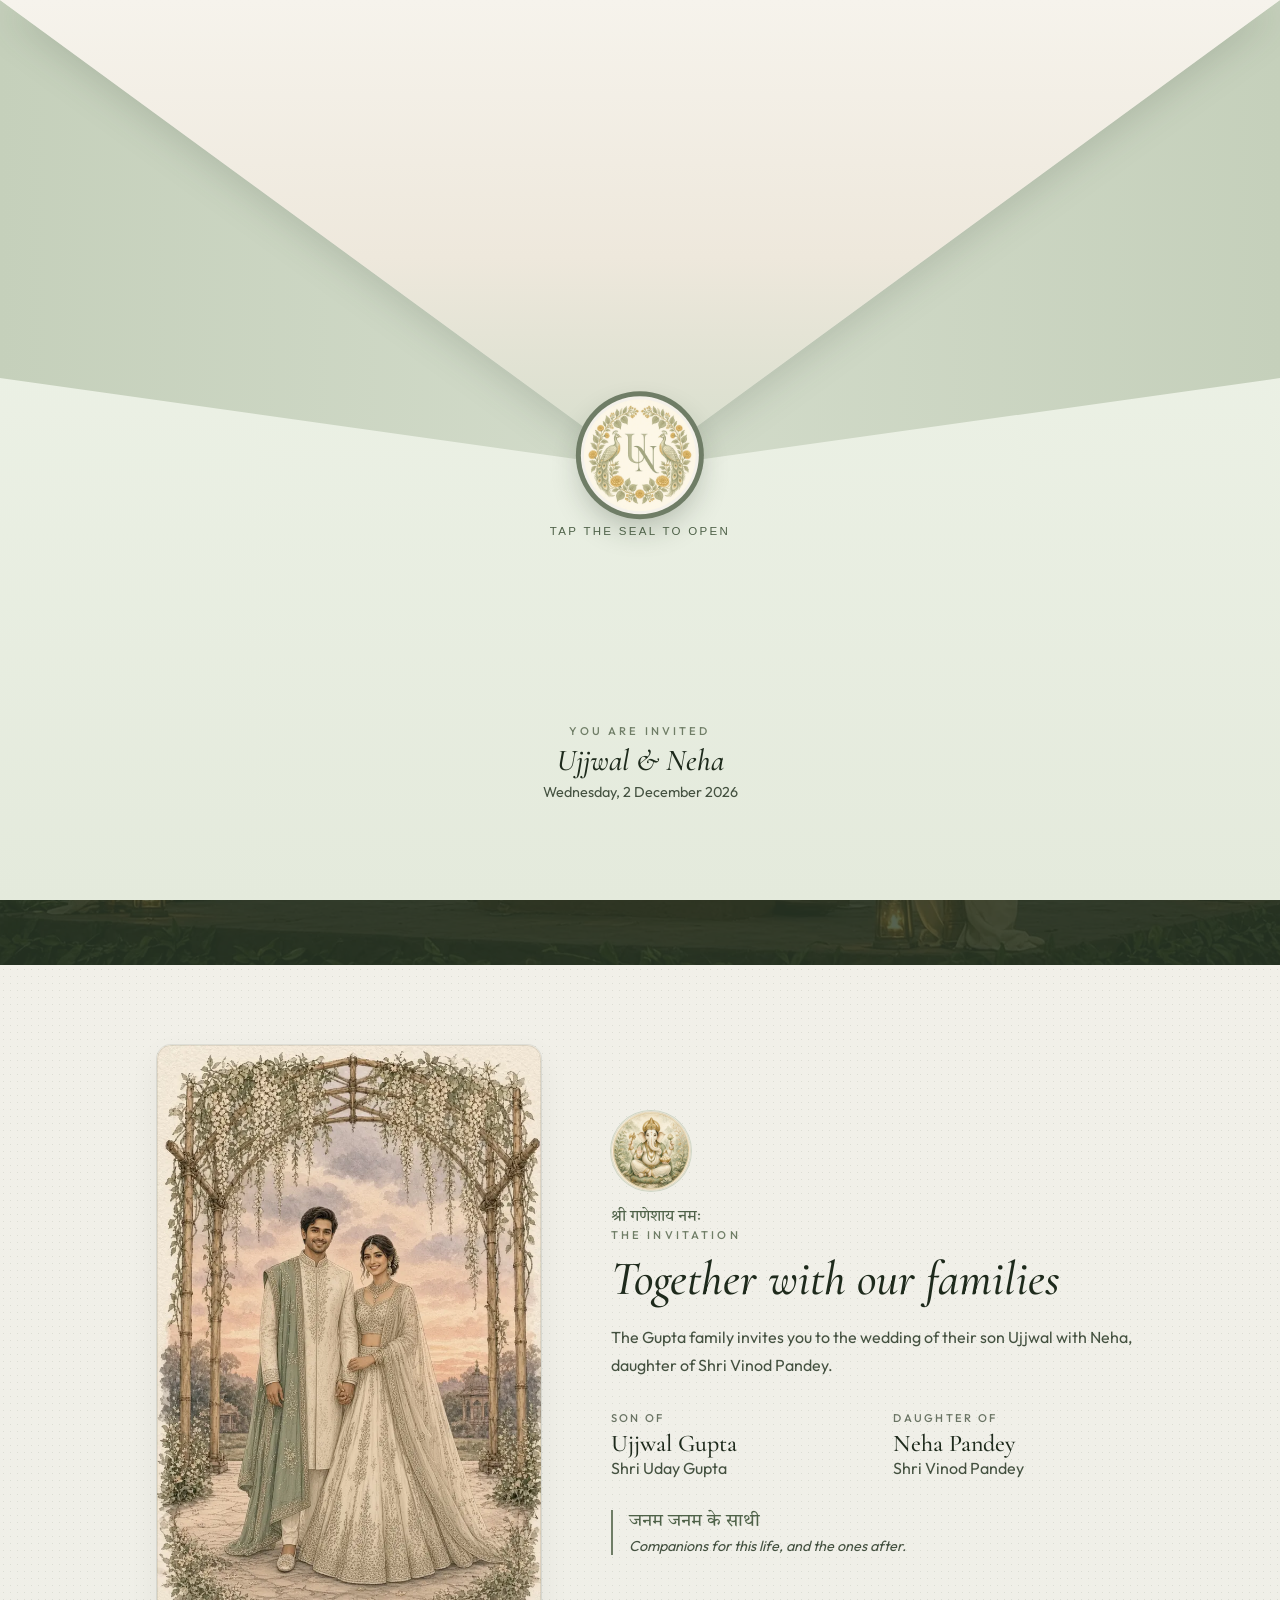
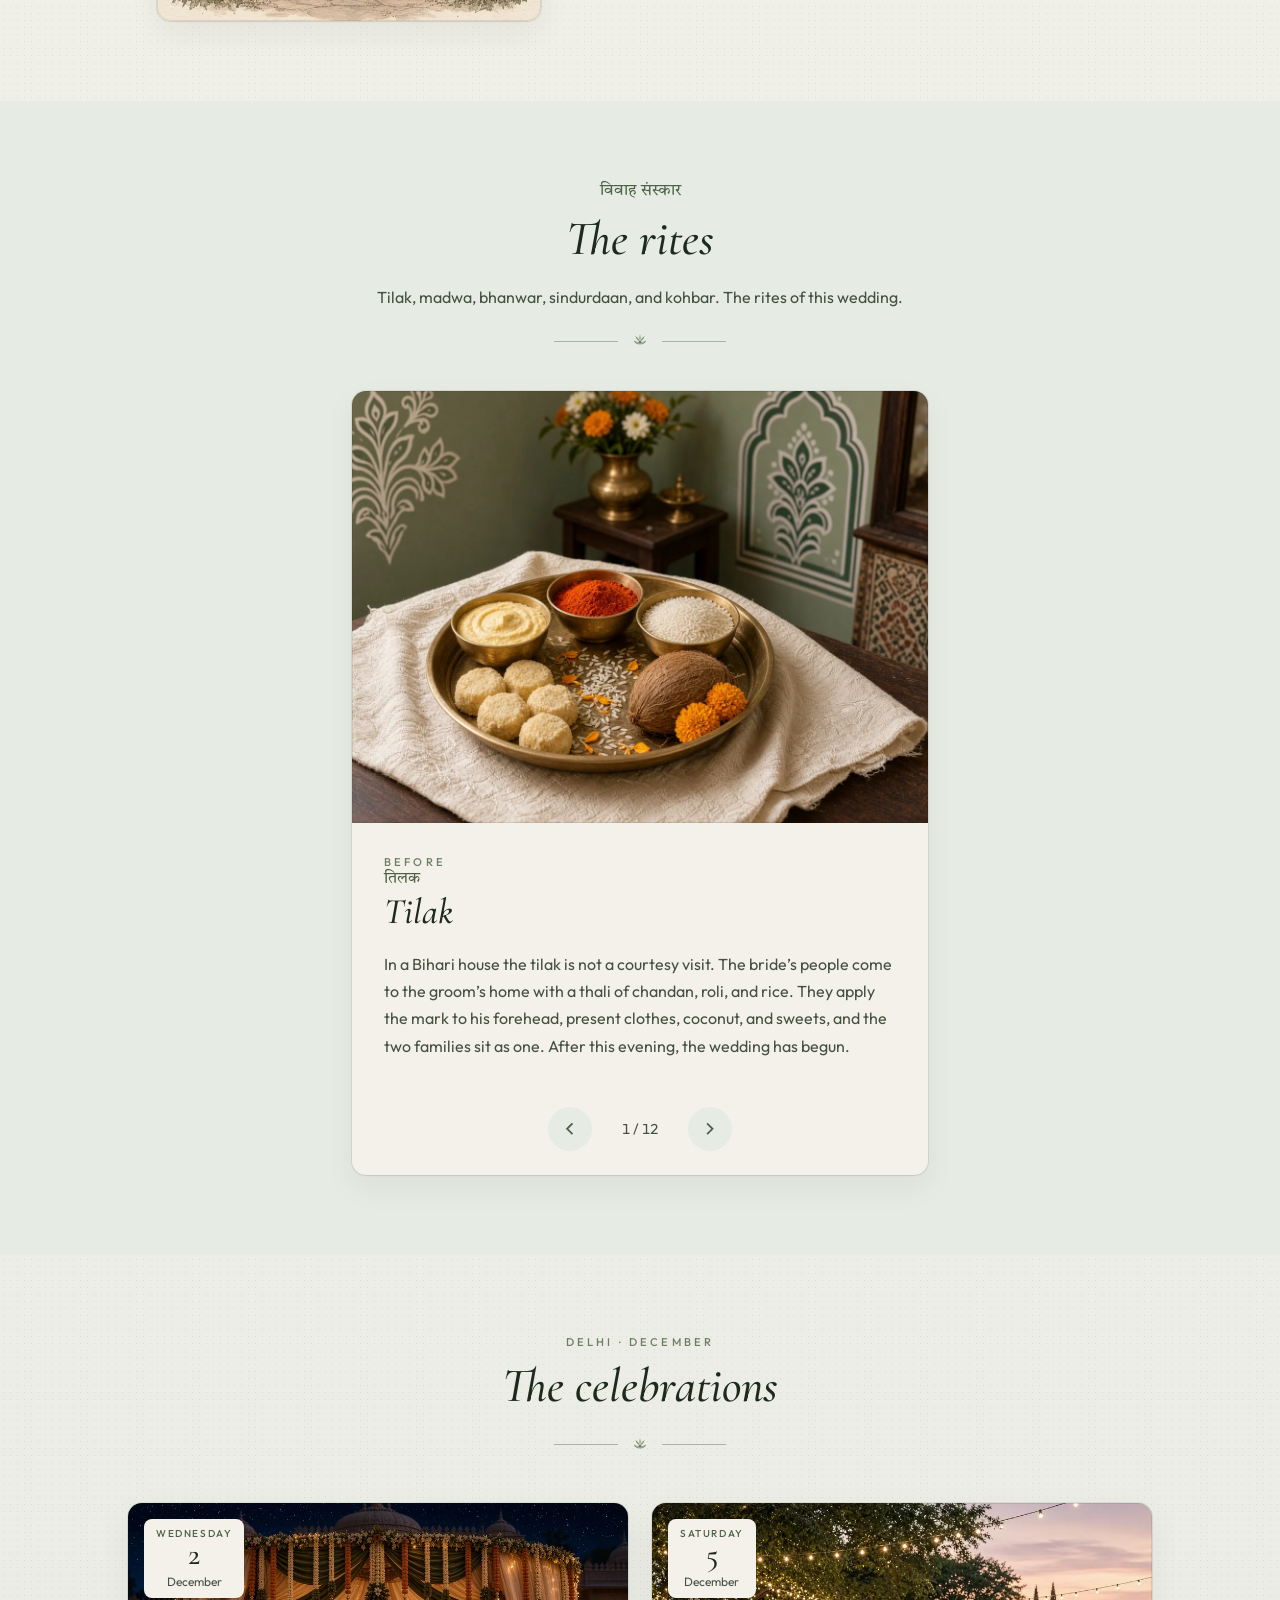
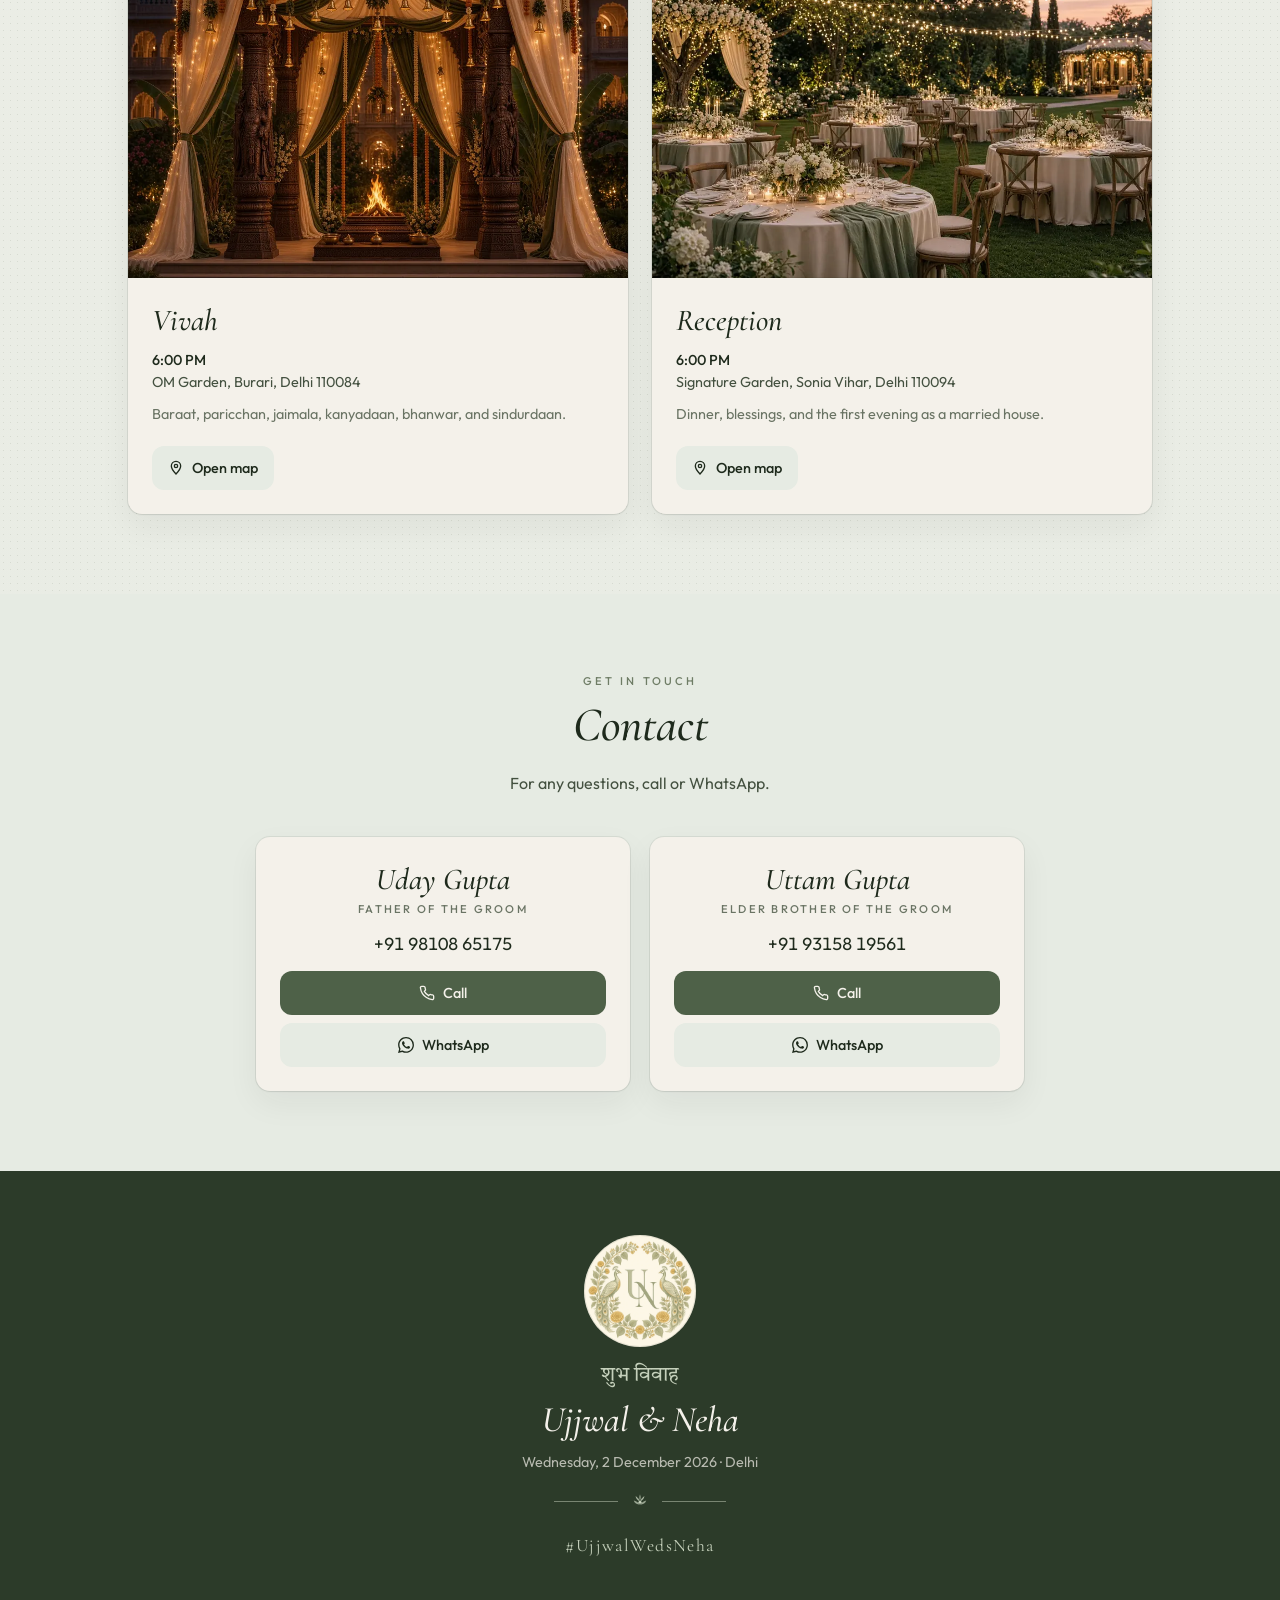
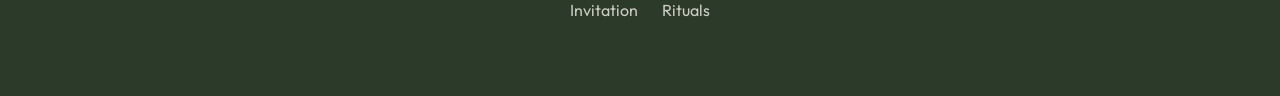
==== ujjwal&nehawedding/index.html @ a5c89eca "Add full-invite path as a real folder" ====
<!DOCTYPE html>
<html lang="en">
<head>
  <meta charset="UTF-8" />
  <meta name="viewport" content="width=device-width, initial-scale=1" />
  <title>Ujjwal & Neha</title>
  <meta name="description" content="Ujjwal Gupta and Neha Pandey invite you to their wedding in Delhi." />
  <meta name="theme-color" content="#2C3B29" />
  <link rel="preconnect" href="https://fonts.googleapis.com" />
  <link rel="preconnect" href="https://fonts.gstatic.com" crossorigin />
  <link href="https://fonts.googleapis.com/css2?family=Cormorant+Garamond:ital,wght@0,500;0,600;0,700;1,500;1,600&family=Outfit:wght@400;500;600;700&family=Tiro+Devanagari+Hindi:ital@0;1&display=swap" rel="stylesheet" />
  <script>
    window.INVITE_BASE = (function () {
      var parts = location.pathname.split("/").filter(Boolean);
      var last = decodeURIComponent(parts[parts.length - 1] || "").toLowerCase();
      if (last === "index.html") {
        parts.pop();
        last = decodeURIComponent(parts[parts.length - 1] || "").toLowerCase();
      }
      if (last === "wedding" || last === "ujjwal&nehawedding") parts.pop();
      return "/" + (parts.length ? parts.join("/") + "/" : "");
    })();
    document.write('<link rel="stylesheet" href="' + window.INVITE_BASE + 'styles.css">');
  </script>
</head>
<body>
  <div id="envelope" class="env-overlay" role="dialog" aria-label="Wedding envelope">
    <div class="env">
      <div class="env-front"></div>
      <div class="env-side env-side-left"></div>
      <div class="env-side env-side-right"></div>
      <div class="env-pocket">
        <div class="env-address">
          <p class="kicker sage">You are invited</p>
          <p class="display">Ujjwal & Neha</p>
          <p>Wednesday, 2 December 2026</p>
        </div>
      </div>
      <div class="env-flap">
        <div class="env-flap-face"></div>
        <div class="env-flap-back"></div>
      </div>
      <button type="button" class="env-seal-hit" id="seal" aria-label="Open the invitation">
        <span class="env-seal"><img src="assets/monogram.webp" alt="" /></span>
        <span class="env-hint">Tap the seal to open</span>
      </button>
    </div>
  </div>

  <div id="site">
    <header class="site-header" id="header">
      <div class="header-inner">
        <a href="#top" class="brand">
          <img src="assets/monogram.webp" alt="U and N" class="mono-sm" />
          <span>Ujjwal & Neha</span>
        </a>
        <nav class="nav-desk">
          <a href="#invitation">Invitation</a>
          <a href="#rites">Rituals</a>
          <a href="#events">Events</a>
          <a href="#contact">Contact</a>
        </nav>
        <button type="button" class="menu-btn" id="menu-btn" aria-label="Open menu">
          <svg id="icon-menu" viewBox="0 0 24 24" fill="none" stroke="currentColor" stroke-width="2"><path d="M4 6h16M4 12h16M4 18h16"/></svg>
          <svg id="icon-close" class="hidden" viewBox="0 0 24 24" fill="none" stroke="currentColor" stroke-width="2"><path d="M6 6l12 12M18 6L6 18"/></svg>
        </button>
      </div>
      <nav class="nav-mob hidden" id="nav-mob">
        <a href="#invitation">Invitation</a>
        <a href="#rites">Rituals</a>
        <a href="#events">Events</a>
        <a href="#contact">Contact</a>
      </nav>
    </header>

    <main>
      <section class="hero" id="top">
        <img src="assets/hero-mandap.webp" alt="Twilight bamboo madwa" class="hero-bg" />
        <div class="hero-veil"></div>
        <div class="hero-inner">
          <img src="assets/ganesh.webp" alt="Lord Ganesha" class="ganesh-lg" />
          <p class="deva gold-soft rise">श्री गणेशाय नमः</p>
          <p class="deva blessing">शुभ विवाह</p>
          <h1 class="display rise">Ujjwal <span>&</span> Neha</h1>
          <div class="divider light" aria-hidden="true">
            <span></span>
            <svg viewBox="0 0 64 64"><path d="M32 10c2 8 2 14 0 20-2-6-2-12 0-20Z"/><path d="M18 16c8 6 12 12 14 18-8-4-14-10-14-18Z" opacity=".8"/><path d="M46 16c-8 6-12 12-14 18 8-4 14-10 14-18Z" opacity=".8"/><path d="M12 30c10 2 16 8 20 14-10-2-18-6-20-14Z" opacity=".7"/><path d="M52 30c-10 2-16 8-20 14 10-2 18-6 20-14Z" opacity=".7"/><circle cx="32" cy="36" r="5"/></svg>
            <span></span>
          </div>
          <p class="hero-date">Wednesday, 2 December 2026</p>
          <p class="hero-place">OM Garden, Delhi</p>
          <div class="countdown" id="countdown">
            <p>Until the wedding</p>
            <div class="count-grid">
              <div><strong id="d">0</strong><span>Days</span></div>
              <div><strong id="h">00</strong><span>Hours</span></div>
              <div><strong id="m">00</strong><span>Minutes</span></div>
              <div><strong id="s">00</strong><span>Seconds</span></div>
            </div>
          </div>
          <div class="hero-actions">
            <a class="btn btn-gold" href="#rites">The rites</a>
            <a class="btn btn-outline" href="#contact">Contact</a>
          </div>
        </div>
      </section>

      <section class="section" id="invitation">
        <div class="invite-grid">
          <img src="assets/couple.webp" alt="Illustrated couple under a floral mandap" class="invite-art" />
          <div>
            <img src="assets/ganesh.webp" alt="Lord Ganesha" class="ganesh-sm" />
            <p class="deva maroon">श्री गणेशाय नमः</p>
            <p class="kicker">The invitation</p>
            <h2 class="display">Together with our families</h2>
            <p class="lead">The Gupta family invites you to the wedding of their son Ujjwal with Neha, daughter of Shri Vinod Pandey.</p>
            <div class="parents">
              <div>
                <p class="kicker muted">Son of</p>
                <p class="display sm">Ujjwal Gupta</p>
                <p class="soft">Shri Uday Gupta</p>
              </div>
              <div>
                <p class="kicker muted">Daughter of</p>
                <p class="display sm">Neha Pandey</p>
                <p class="soft">Shri Vinod Pandey</p>
              </div>
            </div>
            <blockquote>
              <p class="deva maroon">जनम जनम के साथी</p>
              <p class="soft italic">Companions for this life, and the ones after.</p>
            </blockquote>
          </div>
        </div>
      </section>

      <section class="section cream" id="rites">
        <p class="deva maroon center">विवाह संस्कार</p>
        <h2 class="display center">The rites</h2>
        <p class="lead center">Tilak, madwa, bhanwar, sindurdaan, and kohbar. The rites of this wedding.</p>
        <div class="divider" aria-hidden="true">
          <span></span>
          <svg viewBox="0 0 64 64"><path d="M32 10c2 8 2 14 0 20-2-6-2-12 0-20Z"/><path d="M18 16c8 6 12 12 14 18-8-4-14-10-14-18Z" opacity=".8"/><path d="M46 16c-8 6-12 12-14 18 8-4 14-10 14-18Z" opacity=".8"/><path d="M12 30c10 2 16 8 20 14-10-2-18-6-20-14Z" opacity=".7"/><path d="M52 30c-10 2-16 8-20 14 10-2 18-6 20-14Z" opacity=".7"/><circle cx="32" cy="36" r="5"/></svg>
          <span></span>
        </div>
        <article class="rite-card">
          <div class="rite-media">
            <img id="rite-img" src="assets/ritual-tilak.webp" alt="" />
          </div>
          <div class="rite-body">
            <p class="kicker" id="rite-phase">Before</p>
            <p class="deva maroon" id="rite-sanskrit">तिलक</p>
            <h3 class="display" id="rite-title">Tilak</h3>
            <p class="lead" id="rite-meaning"></p>
            <div class="rite-nav">
              <button type="button" class="rite-arrow" id="rite-prev" aria-label="Previous rite">
                <svg viewBox="0 0 24 24" fill="none" stroke="currentColor" stroke-width="2"><path d="M15 18l-6-6 6-6"/></svg>
              </button>
              <p class="count" id="rite-count">1 / 12</p>
              <button type="button" class="rite-arrow" id="rite-next" aria-label="Next rite">
                <svg viewBox="0 0 24 24" fill="none" stroke="currentColor" stroke-width="2"><path d="M9 18l6-6-6-6"/></svg>
              </button>
            </div>
          </div>
        </article>
      </section>

      <section class="section" id="events">
        <p class="kicker center">Delhi · December</p>
        <h2 class="display center">The celebrations</h2>
        <div class="divider" aria-hidden="true">
          <span></span>
          <svg viewBox="0 0 64 64"><path d="M32 10c2 8 2 14 0 20-2-6-2-12 0-20Z"/><path d="M18 16c8 6 12 12 14 18-8-4-14-10-14-18Z" opacity=".8"/><path d="M46 16c-8 6-12 12-14 18 8-4 14-10 14-18Z" opacity=".8"/><path d="M12 30c10 2 16 8 20 14-10-2-18-6-20-14Z" opacity=".7"/><path d="M52 30c-10 2-16 8-20 14 10-2 18-6 20-14Z" opacity=".7"/><circle cx="32" cy="36" r="5"/></svg>
          <span></span>
        </div>
        <div class="event-grid">
          <article class="event-card">
            <div class="event-media">
              <img src="assets/event-vivah.webp" alt="Night mandap with agni kund" />
              <div class="date-badge">
                <p>Wednesday</p>
                <strong>2</strong>
                <span>December</span>
              </div>
            </div>
            <div class="event-body">
              <h3 class="display">Vivah</h3>
              <p class="when">6:00 PM</p>
              <p class="soft">OM Garden, Burari, Delhi 110084</p>
              <p class="note">Baraat, paricchan, jaimala, kanyadaan, bhanwar, and sindurdaan.</p>
              <a class="btn btn-soft" href="https://maps.google.com/?q=OM+Garden+Burari+Delhi+110084" target="_blank" rel="noreferrer">
                <svg viewBox="0 0 24 24" fill="none" stroke="currentColor" stroke-width="2"><path d="M12 21s7-7.2 7-12a7 7 0 10-14 0c0 4.8 7 12 7 12z"/><circle cx="12" cy="9" r="2.5"/></svg>
                Open map
              </a>
            </div>
          </article>
          <article class="event-card" id="event-reception">
            <div class="event-media">
              <img src="assets/ritual-reception.webp" alt="Reception lawn" />
              <div class="date-badge">
                <p>Saturday</p>
                <strong>5</strong>
                <span>December</span>
              </div>
            </div>
            <div class="event-body">
              <h3 class="display">Reception</h3>
              <p class="when">6:00 PM</p>
              <p class="soft">Signature Garden, Sonia Vihar, Delhi 110094</p>
              <p class="note">Dinner, blessings, and the first evening as a married house.</p>
              <a class="btn btn-soft" href="https://maps.google.com/?q=Signature+Garden+Sonia+Vihar+Delhi+110094" target="_blank" rel="noreferrer">
                <svg viewBox="0 0 24 24" fill="none" stroke="currentColor" stroke-width="2"><path d="M12 21s7-7.2 7-12a7 7 0 10-14 0c0 4.8 7 12 7 12z"/><circle cx="12" cy="9" r="2.5"/></svg>
                Open map
              </a>
            </div>
          </article>
        </div>
      </section>

      <section class="section cream" id="contact">
        <p class="kicker center">Get in touch</p>
        <h2 class="display center">Contact</h2>
        <p class="lead center">For any questions, call or WhatsApp.</p>
        <ul class="contact-grid">
          <li class="contact-card">
            <p class="display">Uday Gupta</p>
            <p class="kicker muted">Father of the groom</p>
            <p class="phone">+91 98108 65175</p>
            <a class="btn btn-primary" href="tel:+919810865175">
              <svg viewBox="0 0 24 24" fill="none" stroke="currentColor" stroke-width="2"><path d="M22 16.9v3a2 2 0 01-2.2 2 19.8 19.8 0 01-8.6-3.1 19.5 19.5 0 01-6-6 19.8 19.8 0 01-3.1-8.7A2 2 0 014.1 2h3a2 2 0 012 1.7c.1.9.3 1.8.6 2.6a2 2 0 01-.5 2.1L8.1 9.5a16 16 0 006.4 6.4l1.1-1.1a2 2 0 012.1-.5c.8.3 1.7.5 2.6.6a2 2 0 011.7 2z"/></svg>
              Call
            </a>
            <a class="btn btn-soft" href="https://wa.me/919810865175" target="_blank" rel="noreferrer">
              <svg viewBox="0 0 24 24" fill="currentColor"><path d="M17.472 14.382c-.297-.149-1.758-.867-2.03-.967-.273-.099-.471-.148-.67.15-.197.297-.767.966-.94 1.164-.173.199-.347.223-.644.075-.297-.15-1.255-.463-2.39-1.475-.883-.788-1.48-1.761-1.653-2.059-.173-.297-.018-.458.13-.606.134-.133.298-.347.446-.52.149-.174.198-.298.298-.497.099-.198.05-.371-.025-.52-.075-.149-.669-1.612-.916-2.207-.242-.579-.487-.5-.669-.51-.173-.008-.371-.01-.57-.01-.198 0-.52.074-.792.372-.272.297-1.04 1.016-1.04 2.479 0 1.462 1.065 2.875 1.213 3.074.149.198 2.096 3.2 5.077 4.487.709.306 1.262.489 1.694.625.712.227 1.36.195 1.871.118.571-.085 1.758-.719 2.006-1.413.248-.694.248-1.289.173-1.413-.074-.124-.272-.198-.57-.347m-5.421 7.403h-.004a9.87 9.87 0 01-5.031-1.378l-.361-.214-3.741.982.998-3.648-.235-.374a9.86 9.86 0 01-1.51-5.26c.001-5.45 4.436-9.884 9.888-9.884 2.64 0 5.122 1.03 6.988 2.898a9.825 9.825 0 012.893 6.994c-.003 5.45-4.435 9.884-9.885 9.884m8.413-18.297A11.815 11.815 0 0012.05 0C5.495 0 .16 5.335.157 11.892c0 2.096.547 4.142 1.588 5.945L.057 24l6.305-1.654a11.882 11.882 0 005.683 1.448h.005c6.554 0 11.89-5.335 11.893-11.893a11.821 11.821 0 00-3.48-8.413Z"/></svg>
              WhatsApp
            </a>
          </li>
          <li class="contact-card">
            <p class="display">Uttam Gupta</p>
            <p class="kicker muted">Elder brother of the groom</p>
            <p class="phone">+91 93158 19561</p>
            <a class="btn btn-primary" href="tel:+919315819561">
              <svg viewBox="0 0 24 24" fill="none" stroke="currentColor" stroke-width="2"><path d="M22 16.9v3a2 2 0 01-2.2 2 19.8 19.8 0 01-8.6-3.1 19.5 19.5 0 01-6-6 19.8 19.8 0 01-3.1-8.7A2 2 0 014.1 2h3a2 2 0 012 1.7c.1.9.3 1.8.6 2.6a2 2 0 01-.5 2.1L8.1 9.5a16 16 0 006.4 6.4l1.1-1.1a2 2 0 012.1-.5c.8.3 1.7.5 2.6.6a2 2 0 011.7 2z"/></svg>
              Call
            </a>
            <a class="btn btn-soft" href="https://wa.me/919315819561" target="_blank" rel="noreferrer">
              <svg viewBox="0 0 24 24" fill="currentColor"><path d="M17.472 14.382c-.297-.149-1.758-.867-2.03-.967-.273-.099-.471-.148-.67.15-.197.297-.767.966-.94 1.164-.173.199-.347.223-.644.075-.297-.15-1.255-.463-2.39-1.475-.883-.788-1.48-1.761-1.653-2.059-.173-.297-.018-.458.13-.606.134-.133.298-.347.446-.52.149-.174.198-.298.298-.497.099-.198.05-.371-.025-.52-.075-.149-.669-1.612-.916-2.207-.242-.579-.487-.5-.669-.51-.173-.008-.371-.01-.57-.01-.198 0-.52.074-.792.372-.272.297-1.04 1.016-1.04 2.479 0 1.462 1.065 2.875 1.213 3.074.149.198 2.096 3.2 5.077 4.487.709.306 1.262.489 1.694.625.712.227 1.36.195 1.871.118.571-.085 1.758-.719 2.006-1.413.248-.694.248-1.289.173-1.413-.074-.124-.272-.198-.57-.347m-5.421 7.403h-.004a9.87 9.87 0 01-5.031-1.378l-.361-.214-3.741.982.998-3.648-.235-.374a9.86 9.86 0 01-1.51-5.26c.001-5.45 4.436-9.884 9.888-9.884 2.64 0 5.122 1.03 6.988 2.898a9.825 9.825 0 012.893 6.994c-.003 5.45-4.435 9.884-9.885 9.884m8.413-18.297A11.815 11.815 0 0012.05 0C5.495 0 .16 5.335.157 11.892c0 2.096.547 4.142 1.588 5.945L.057 24l6.305-1.654a11.882 11.882 0 005.683 1.448h.005c6.554 0 11.89-5.335 11.893-11.893a11.821 11.821 0 00-3.48-8.413Z"/></svg>
              WhatsApp
            </a>
          </li>
        </ul>
      </section>
    </main>

    <footer class="site-footer">
      <img src="assets/monogram.webp" alt="U and N" class="mono-lg" />
      <p class="deva gold-soft">शुभ विवाह</p>
      <h2 class="display">Ujjwal & Neha</h2>
      <p class="foot-meta">Wednesday, 2 December 2026 · Delhi</p>
      <div class="divider light" aria-hidden="true">
        <span></span>
        <svg viewBox="0 0 64 64"><path d="M32 10c2 8 2 14 0 20-2-6-2-12 0-20Z"/><path d="M18 16c8 6 12 12 14 18-8-4-14-10-14-18Z" opacity=".8"/><path d="M46 16c-8 6-12 12-14 18 8-4 14-10 14-18Z" opacity=".8"/><path d="M12 30c10 2 16 8 20 14-10-2-18-6-20-14Z" opacity=".7"/><path d="M52 30c-10 2-16 8-20 14 10-2 18-6 20-14Z" opacity=".7"/><circle cx="32" cy="36" r="5"/></svg>
        <span></span>
      </div>
      <p class="hashtag">#UjjwalWedsNeha</p>
      <nav>
        <a href="#invitation">Invitation</a>
        <a href="#rites">Rituals</a>
      </nav>
    </footer>
  </div>

  <script>document.write('<script src="' + window.INVITE_BASE + 'app.js"><\/script>');</script>
</body>
</html>
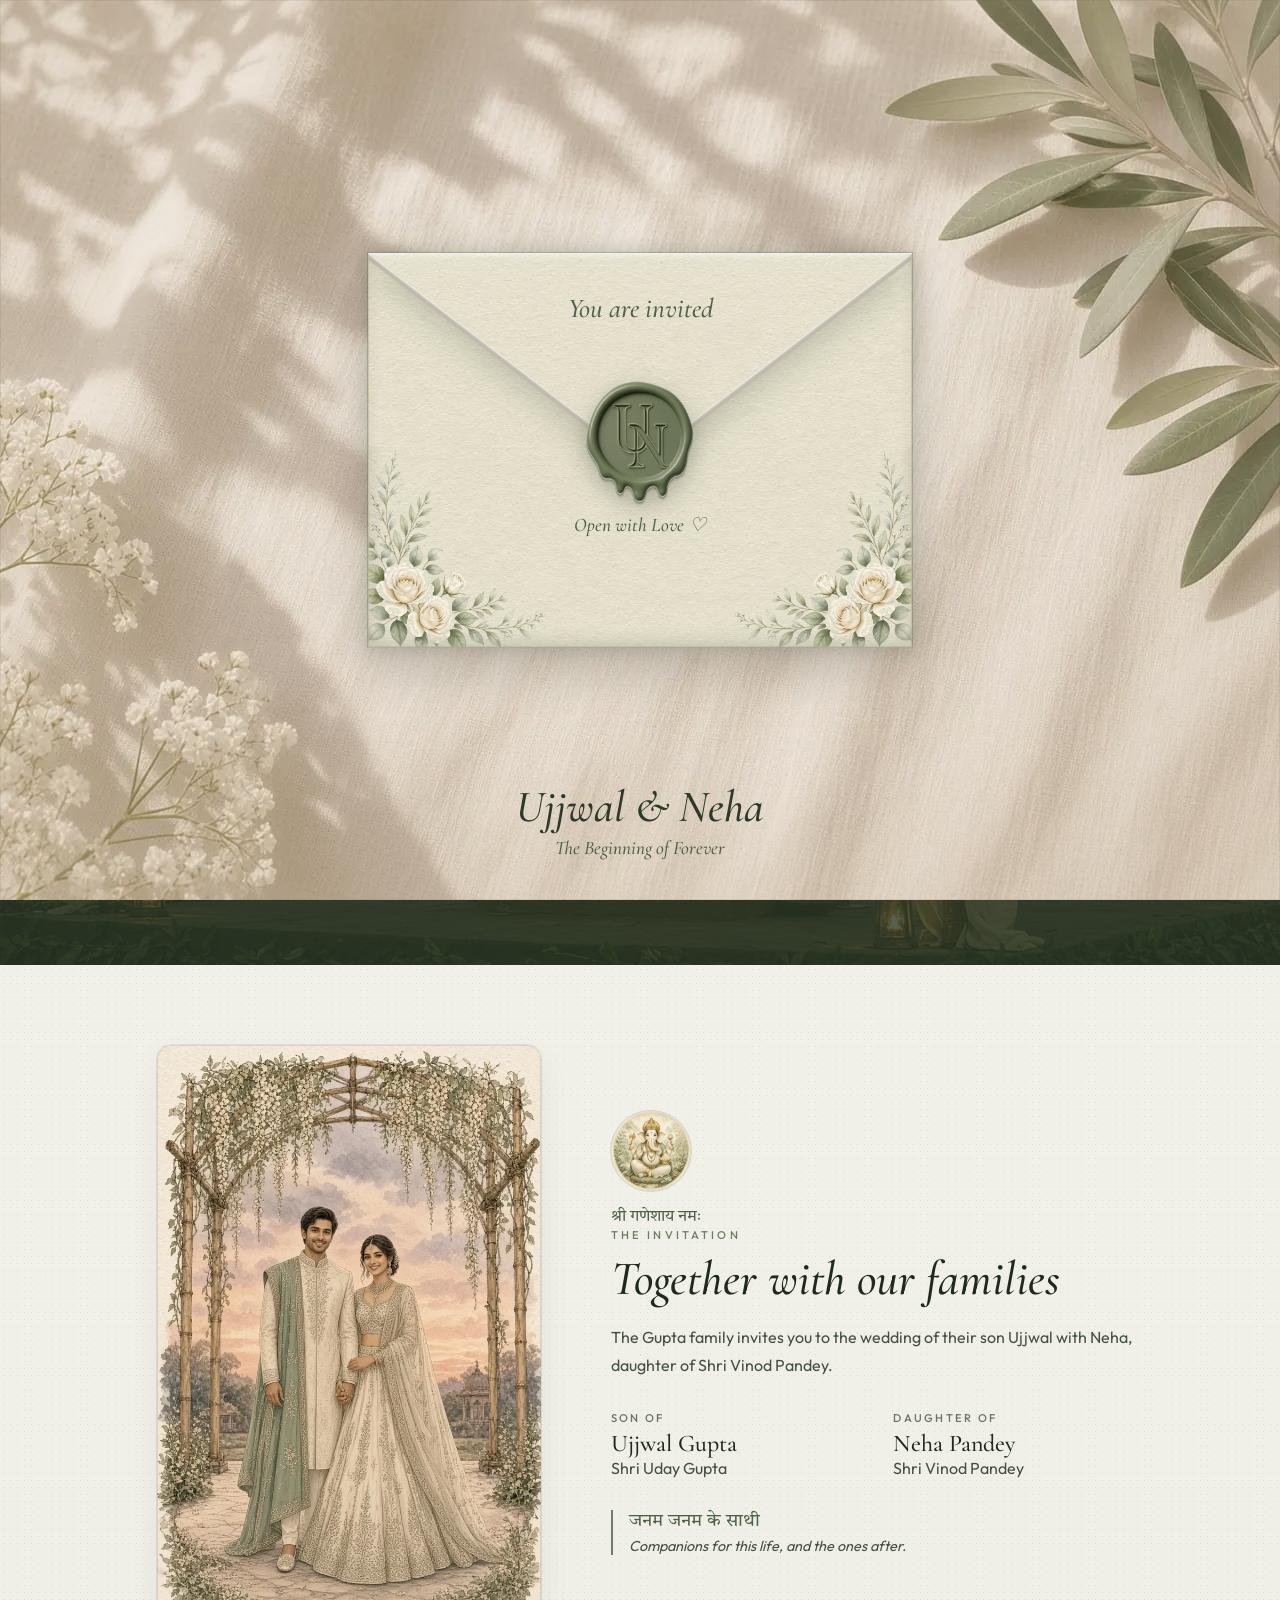
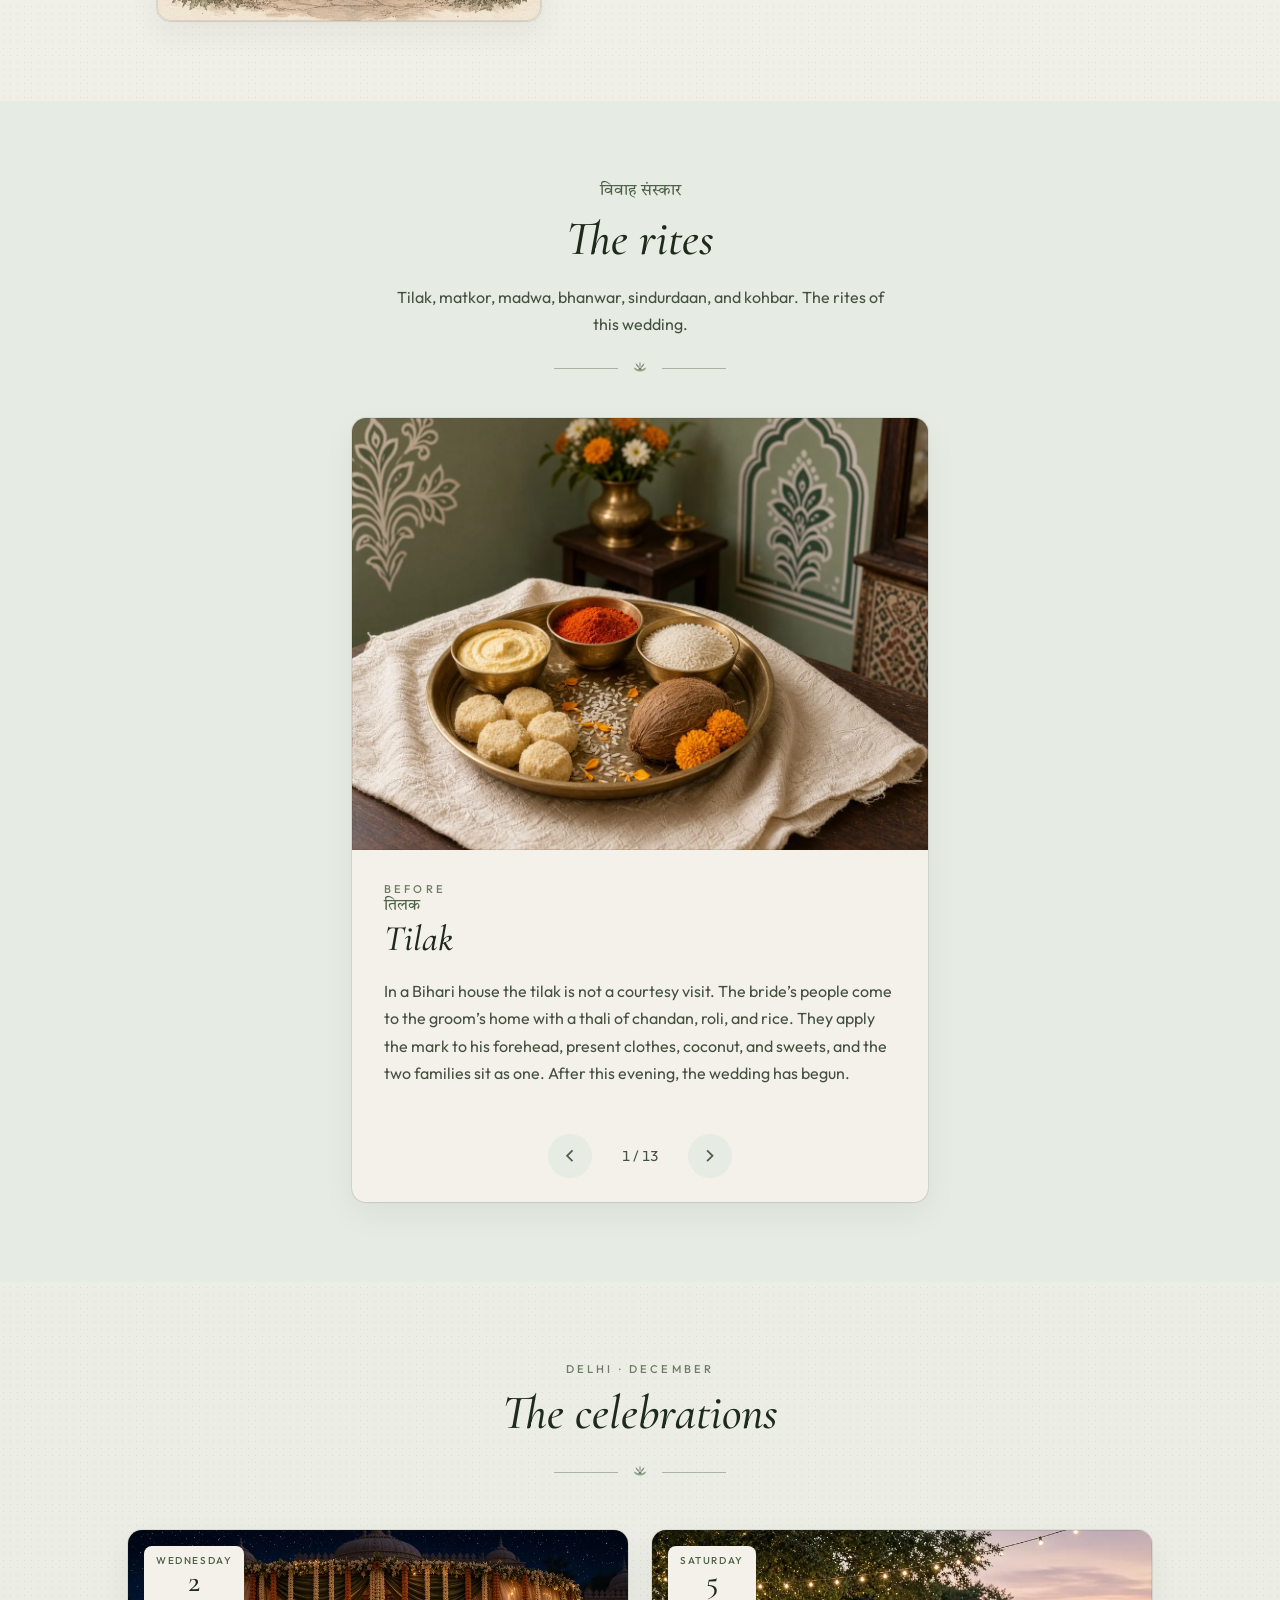
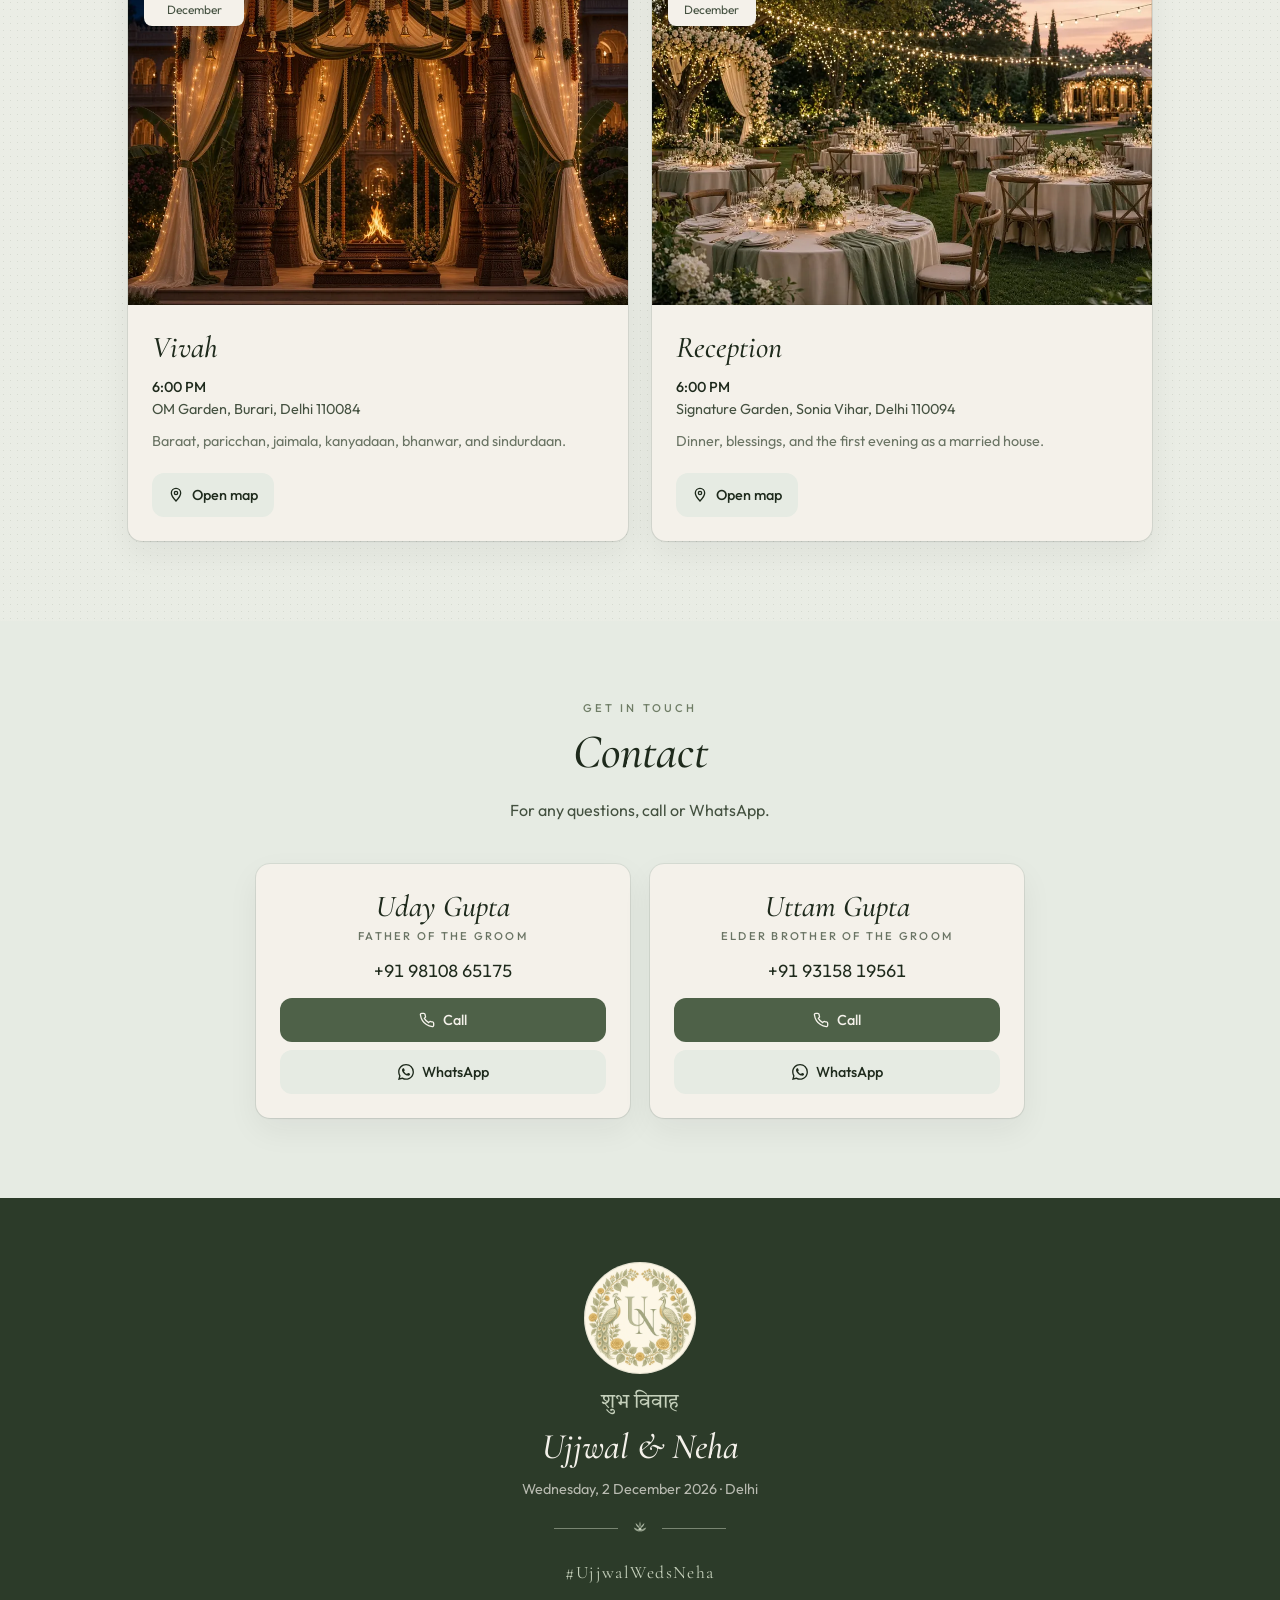
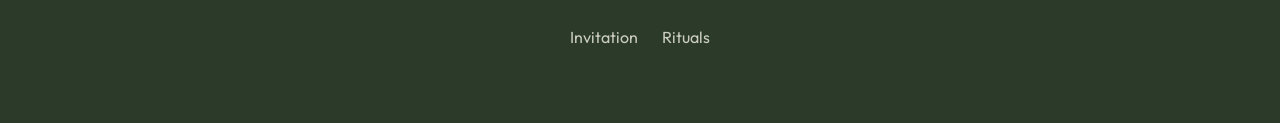
==== commit e915fd1e: "Publish envelope redesign, botanicals, and Matkor to Pages." ====
--- a/ujjwal&nehawedding/index.html
+++ b/ujjwal&nehawedding/index.html
@@ -25,26 +25,32 @@
 </head>
 <body>
   <div id="envelope" class="env-overlay" role="dialog" aria-label="Wedding envelope">
+    <div class="env-scene" aria-hidden="true">
+      <img class="scene-wide" src="assets/gate-scene.webp" alt="" />
+      <img class="scene-tall" src="assets/gate-scene-m.webp" alt="" />
+    </div>
     <div class="env">
       <div class="env-front"></div>
       <div class="env-side env-side-left"></div>
       <div class="env-side env-side-right"></div>
       <div class="env-pocket">
-        <div class="env-address">
-          <p class="kicker sage">You are invited</p>
-          <p class="display">Ujjwal & Neha</p>
-          <p>Wednesday, 2 December 2026</p>
-        </div>
+        <img src="assets/botanical-br.webp" alt="" class="env-botanical env-botanical-bl" />
+        <img src="assets/botanical-br.webp" alt="" class="env-botanical env-botanical-br" />
       </div>
       <div class="env-flap">
         <div class="env-flap-face"></div>
         <div class="env-flap-back"></div>
       </div>
+      <p class="env-top">You are invited</p>
       <button type="button" class="env-seal-hit" id="seal" aria-label="Open the invitation">
-        <span class="env-seal"><img src="assets/monogram.webp" alt="" /></span>
-        <span class="env-hint">Tap the seal to open</span>
+        <span class="env-seal"><img src="assets/wax-seal.webp" alt="" /></span>
+        <span class="env-love">Open with Love <em>♡</em></span>
       </button>
     </div>
+    <p class="env-names">
+      <strong>Ujjwal & Neha</strong>
+      <span>The Beginning of Forever</span>
+    </p>
   </div>
 
   <div id="site">
@@ -137,7 +143,7 @@
       <section class="section cream" id="rites">
         <p class="deva maroon center">विवाह संस्कार</p>
         <h2 class="display center">The rites</h2>
-        <p class="lead center">Tilak, madwa, bhanwar, sindurdaan, and kohbar. The rites of this wedding.</p>
+        <p class="lead center">Tilak, matkor, madwa, bhanwar, sindurdaan, and kohbar. The rites of this wedding.</p>
         <div class="divider" aria-hidden="true">
           <span></span>
           <svg viewBox="0 0 64 64"><path d="M32 10c2 8 2 14 0 20-2-6-2-12 0-20Z"/><path d="M18 16c8 6 12 12 14 18-8-4-14-10-14-18Z" opacity=".8"/><path d="M46 16c-8 6-12 12-14 18 8-4 14-10 14-18Z" opacity=".8"/><path d="M12 30c10 2 16 8 20 14-10-2-18-6-20-14Z" opacity=".7"/><path d="M52 30c-10 2-16 8-20 14 10-2 18-6 20-14Z" opacity=".7"/><circle cx="32" cy="36" r="5"/></svg>
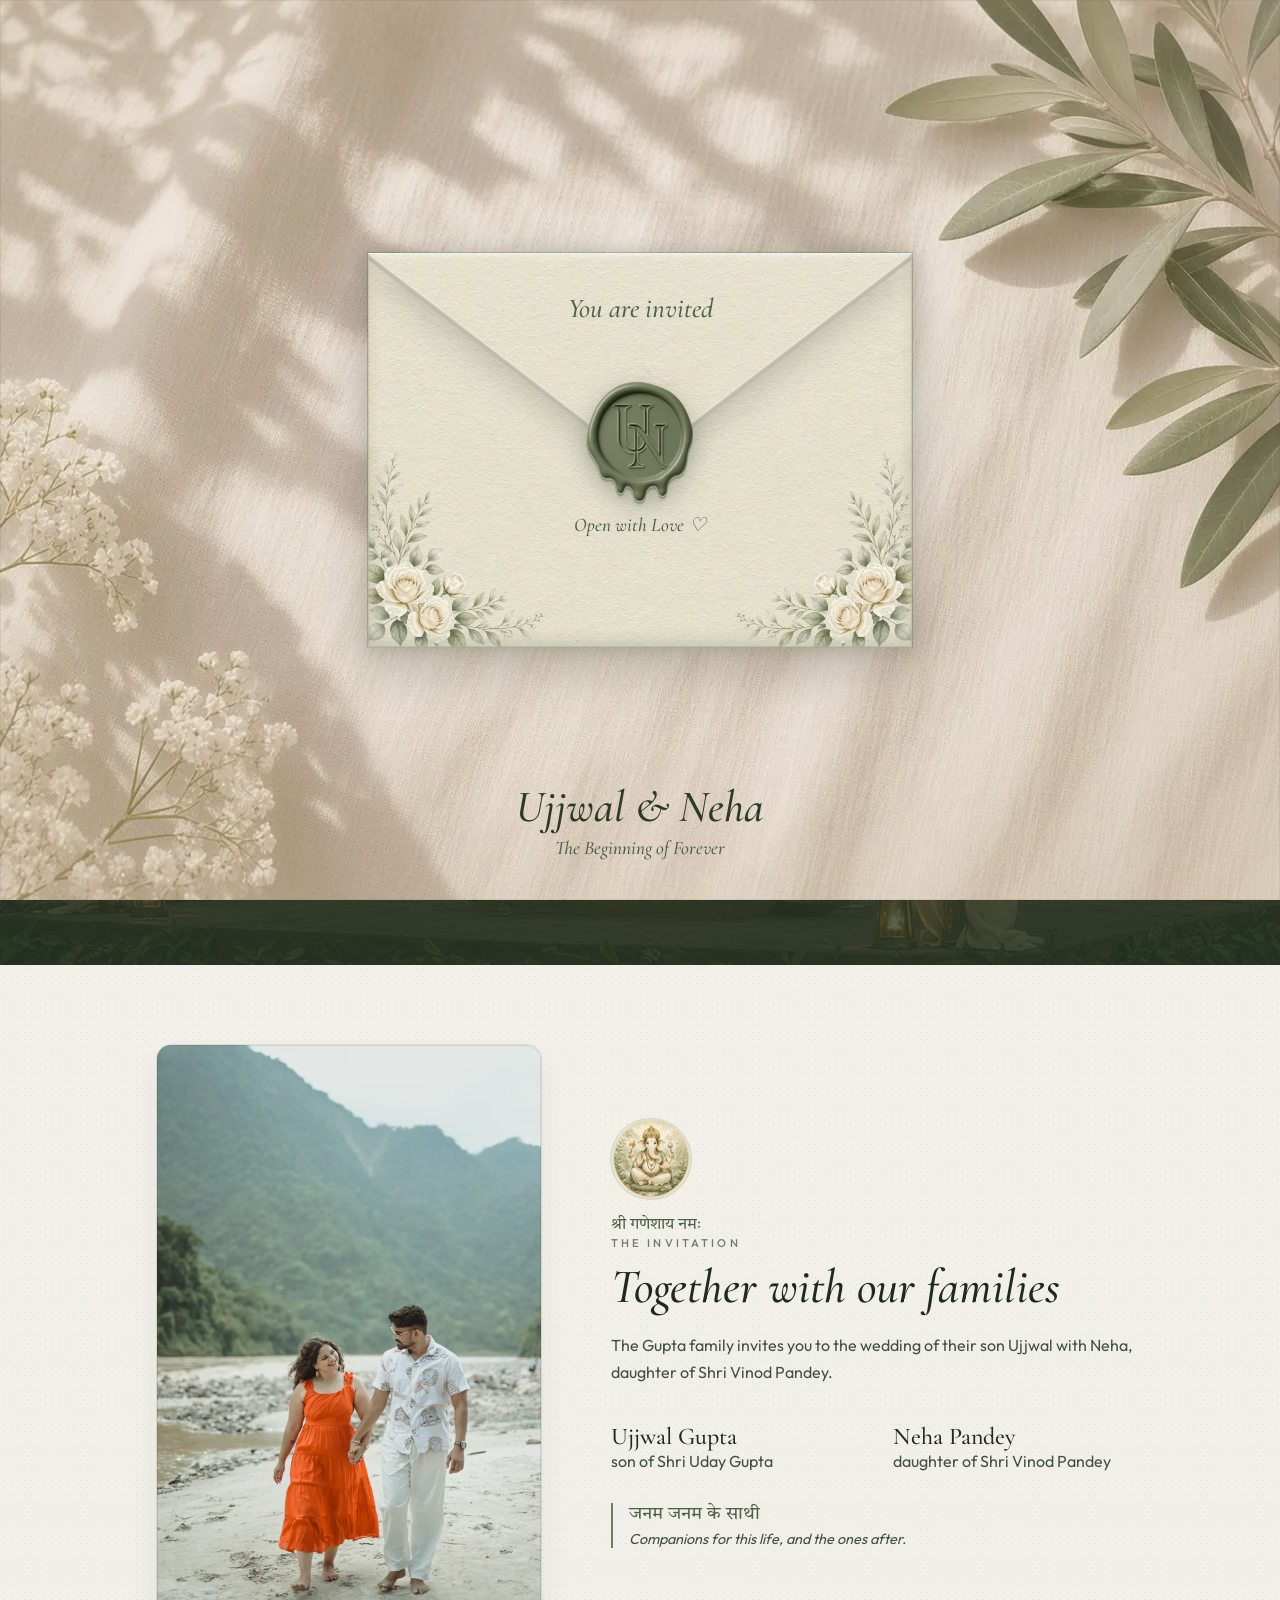
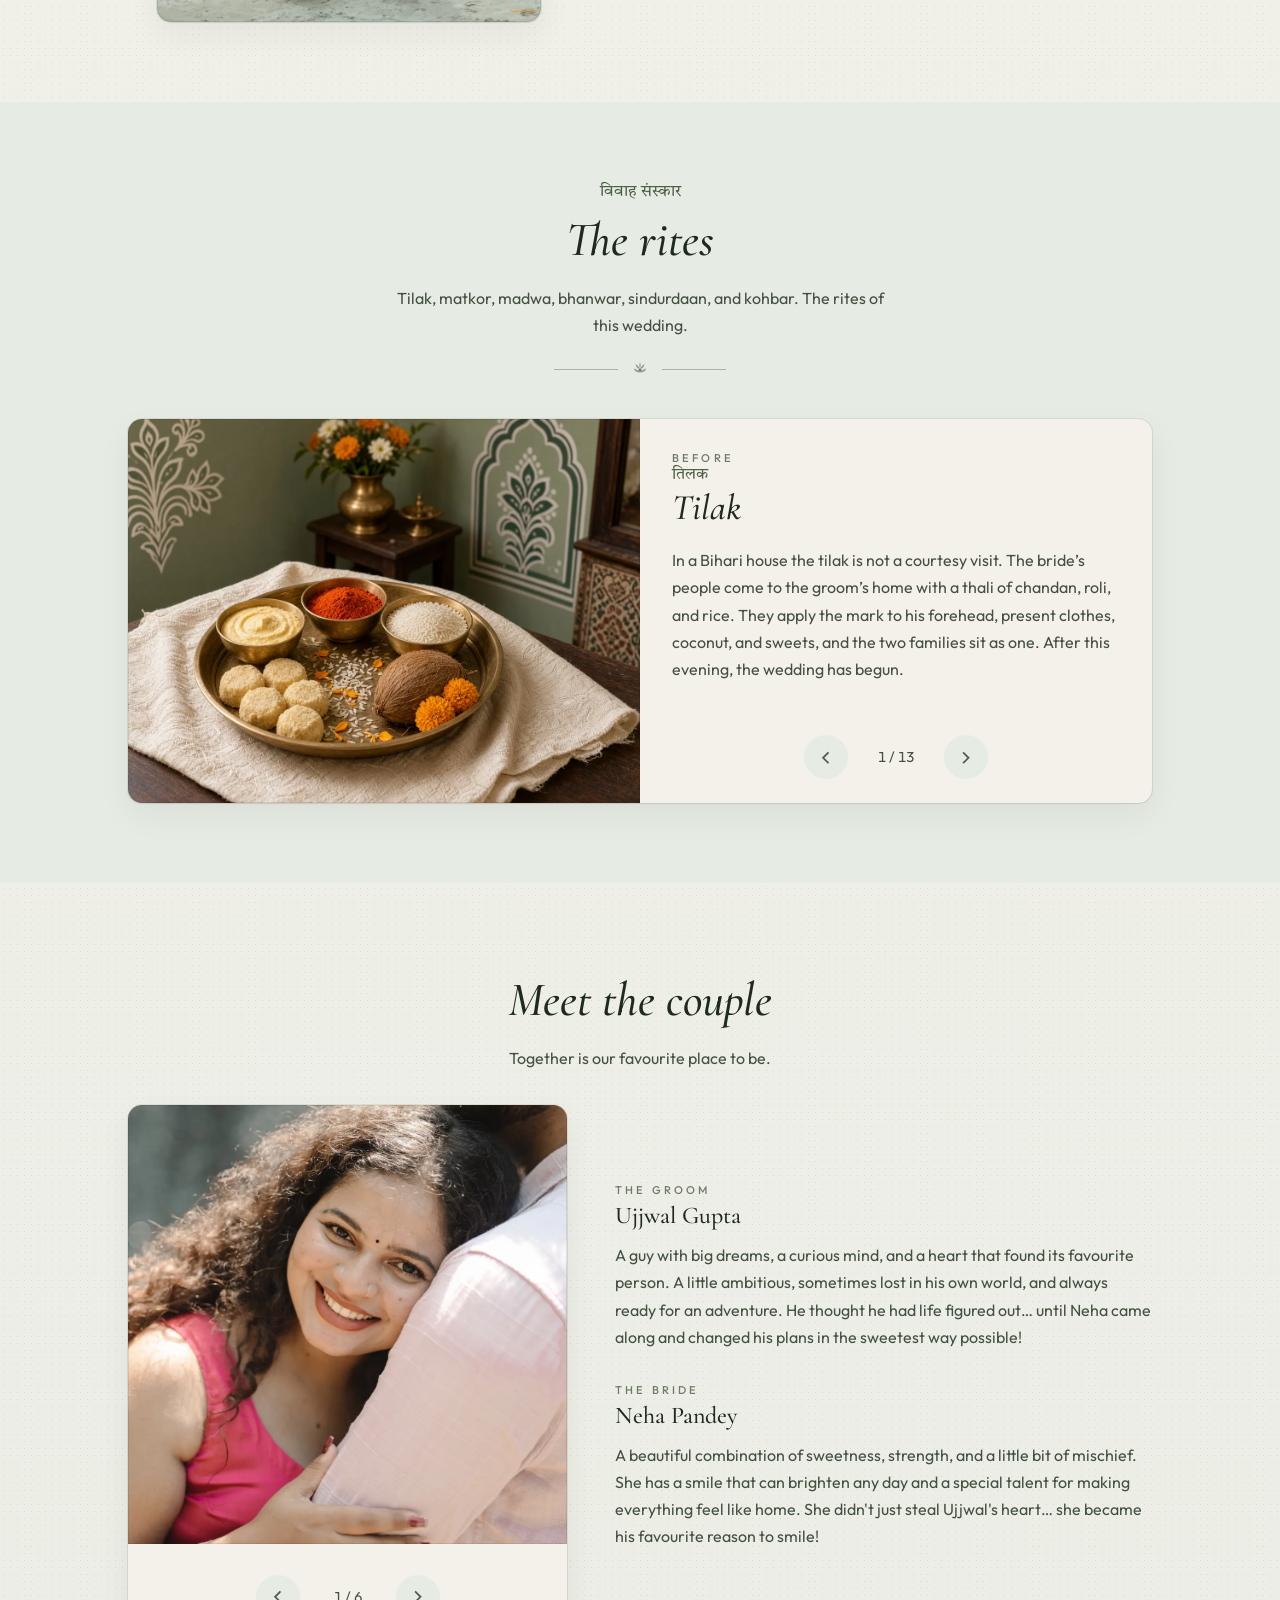
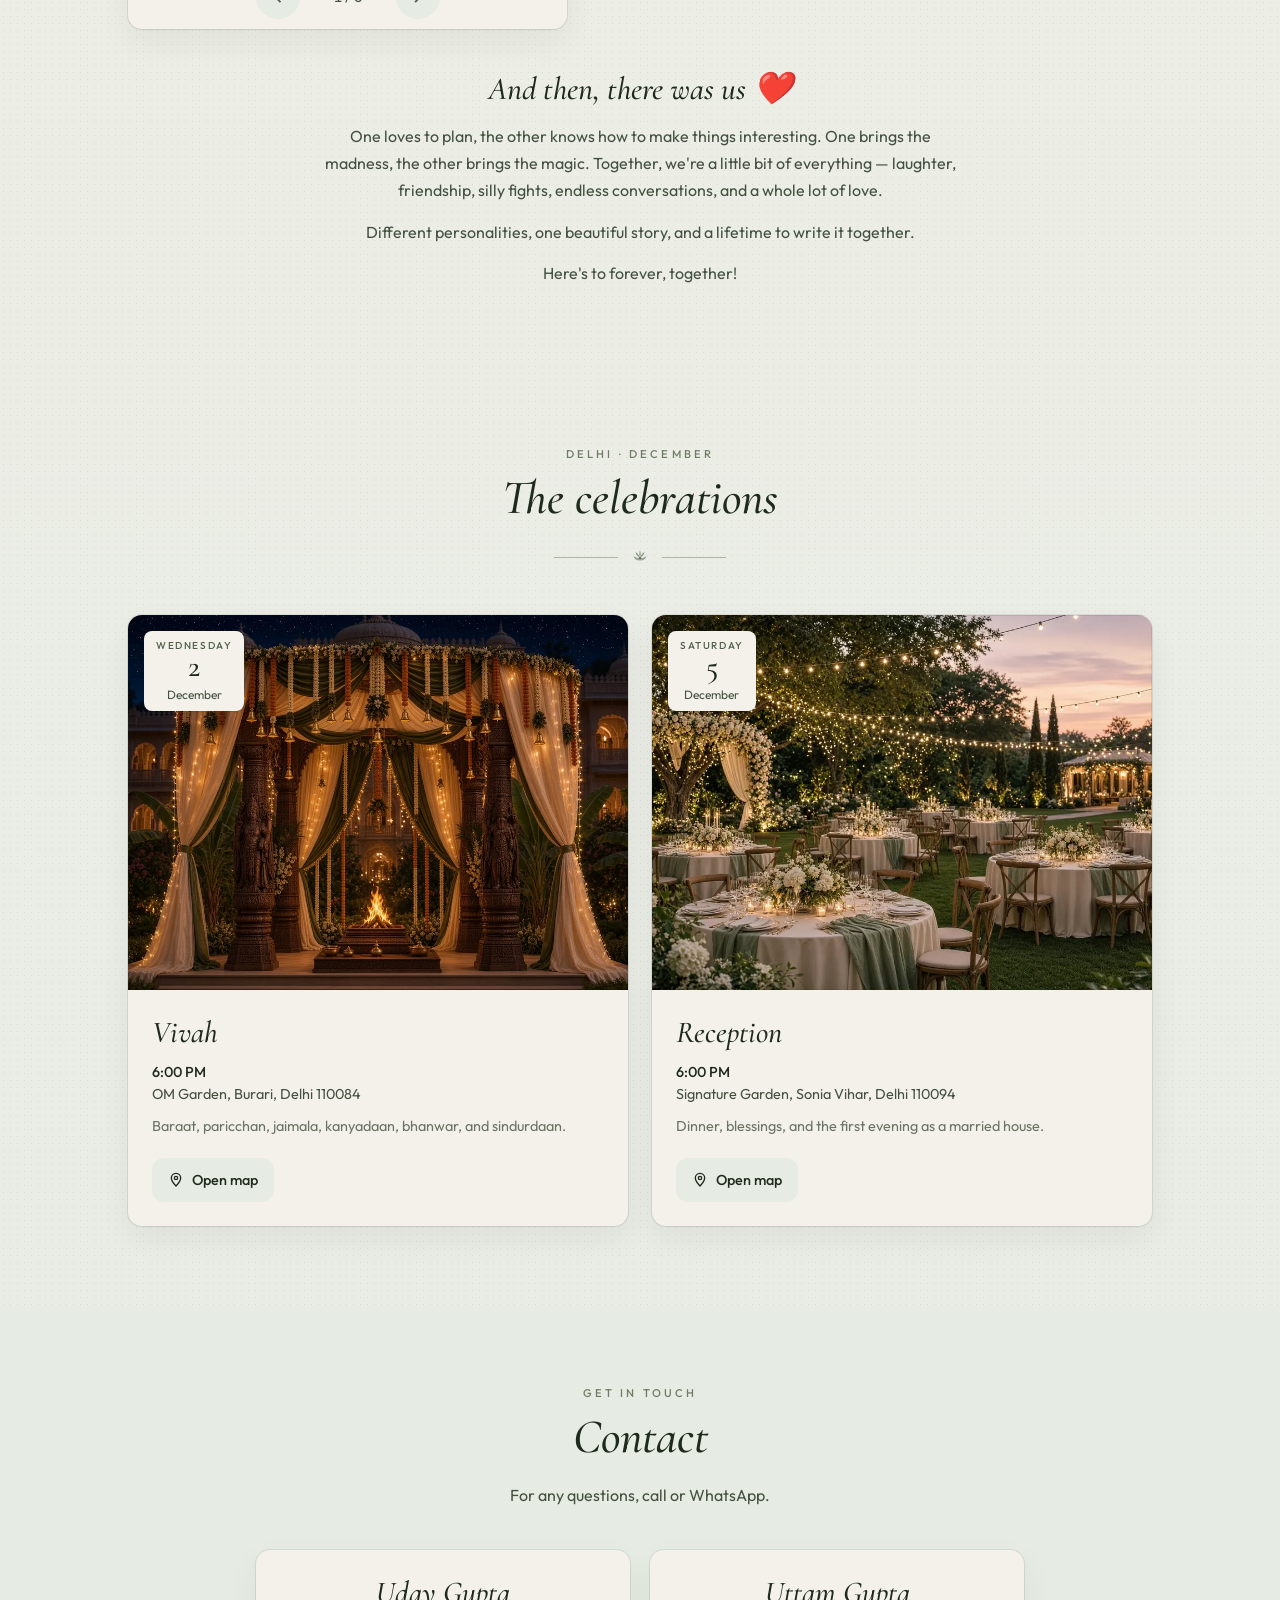
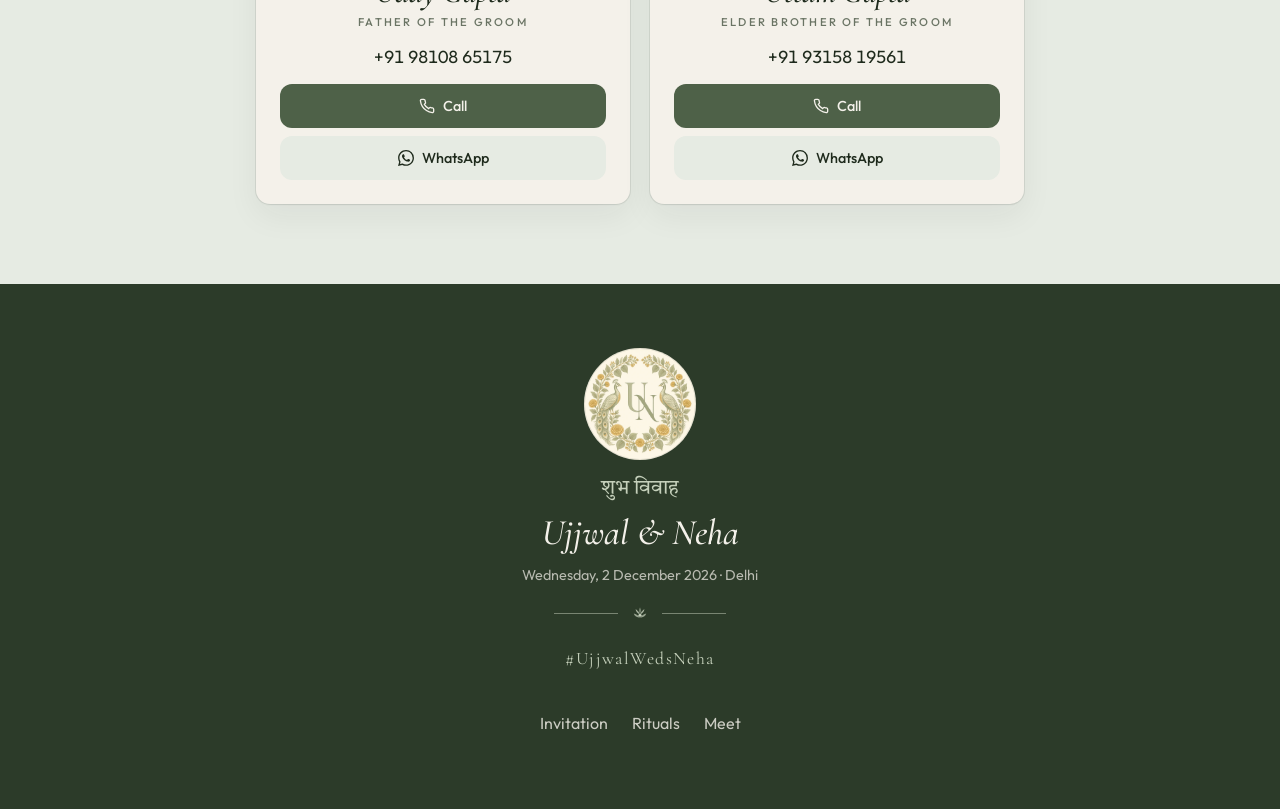
==== commit 6e7d88f9: "Publish couple photos and the meet-the-couple section." ====
--- a/ujjwal&nehawedding/index.html
+++ b/ujjwal&nehawedding/index.html
@@ -63,6 +63,7 @@
         <nav class="nav-desk">
           <a href="#invitation">Invitation</a>
           <a href="#rites">Rituals</a>
+          <a href="#days">Meet</a>
           <a href="#events">Events</a>
           <a href="#contact">Contact</a>
         </nav>
@@ -74,6 +75,7 @@
       <nav class="nav-mob hidden" id="nav-mob">
         <a href="#invitation">Invitation</a>
         <a href="#rites">Rituals</a>
+        <a href="#days">Meet</a>
         <a href="#events">Events</a>
         <a href="#contact">Contact</a>
       </nav>
@@ -113,7 +115,7 @@
 
       <section class="section" id="invitation">
         <div class="invite-grid">
-          <img src="assets/couple.webp" alt="Illustrated couple under a floral mandap" class="invite-art" />
+          <img src="assets/couple.webp" alt="Ujjwal and Neha" class="invite-art" />
           <div>
             <img src="assets/ganesh.webp" alt="Lord Ganesha" class="ganesh-sm" />
             <p class="deva maroon">श्री गणेशाय नमः</p>
@@ -122,14 +124,12 @@
             <p class="lead">The Gupta family invites you to the wedding of their son Ujjwal with Neha, daughter of Shri Vinod Pandey.</p>
             <div class="parents">
               <div>
-                <p class="kicker muted">Son of</p>
                 <p class="display sm">Ujjwal Gupta</p>
-                <p class="soft">Shri Uday Gupta</p>
+                <p class="soft">son of Shri Uday Gupta</p>
               </div>
               <div>
-                <p class="kicker muted">Daughter of</p>
                 <p class="display sm">Neha Pandey</p>
-                <p class="soft">Shri Vinod Pandey</p>
+                <p class="soft">daughter of Shri Vinod Pandey</p>
               </div>
             </div>
             <blockquote>
@@ -149,7 +149,7 @@
           <svg viewBox="0 0 64 64"><path d="M32 10c2 8 2 14 0 20-2-6-2-12 0-20Z"/><path d="M18 16c8 6 12 12 14 18-8-4-14-10-14-18Z" opacity=".8"/><path d="M46 16c-8 6-12 12-14 18 8-4 14-10 14-18Z" opacity=".8"/><path d="M12 30c10 2 16 8 20 14-10-2-18-6-20-14Z" opacity=".7"/><path d="M52 30c-10 2-16 8-20 14 10-2 18-6 20-14Z" opacity=".7"/><circle cx="32" cy="36" r="5"/></svg>
           <span></span>
         </div>
-        <article class="rite-card">
+        <article class="rite-card rite-split">
           <div class="rite-media">
             <img id="rite-img" src="assets/ritual-tilak.webp" alt="" />
           </div>
@@ -169,6 +169,47 @@
             </div>
           </div>
         </article>
+      </section>
+
+      <section class="section" id="days">
+        <h2 class="display center">Meet the couple</h2>
+        <p class="lead center">Together is our favourite place to be.</p>
+        <div class="couple-split">
+          <article class="rite-card day-card">
+            <div class="rite-media">
+              <img id="day-img" src="assets/memory-close.webp" alt="Ujjwal and Neha" />
+            </div>
+            <div class="day-body">
+              <div class="rite-nav">
+                <button type="button" class="rite-arrow" id="day-prev" aria-label="Previous photo">
+                  <svg viewBox="0 0 24 24" fill="none" stroke="currentColor" stroke-width="2"><path d="M15 18l-6-6 6-6"/></svg>
+                </button>
+                <p class="count" id="day-count">1 / 6</p>
+                <button type="button" class="rite-arrow" id="day-next" aria-label="Next photo">
+                  <svg viewBox="0 0 24 24" fill="none" stroke="currentColor" stroke-width="2"><path d="M9 18l6-6-6-6"/></svg>
+                </button>
+              </div>
+            </div>
+          </article>
+          <div class="couple-bios">
+            <div>
+              <p class="kicker">The groom</p>
+              <h3 class="display sm">Ujjwal Gupta</h3>
+              <p class="lead">A guy with big dreams, a curious mind, and a heart that found its favourite person. A little ambitious, sometimes lost in his own world, and always ready for an adventure. He thought he had life figured out… until Neha came along and changed his plans in the sweetest way possible!</p>
+            </div>
+            <div>
+              <p class="kicker">The bride</p>
+              <h3 class="display sm">Neha Pandey</h3>
+              <p class="lead">A beautiful combination of sweetness, strength, and a little bit of mischief. She has a smile that can brighten any day and a special talent for making everything feel like home. She didn't just steal Ujjwal's heart… she became his favourite reason to smile!</p>
+            </div>
+          </div>
+        </div>
+        <div class="couple-us">
+          <h3 class="display">And then, there was us ❤️</h3>
+          <p class="lead">One loves to plan, the other knows how to make things interesting. One brings the madness, the other brings the magic. Together, we're a little bit of everything — laughter, friendship, silly fights, endless conversations, and a whole lot of love.</p>
+          <p class="lead">Different personalities, one beautiful story, and a lifetime to write it together.</p>
+          <p class="lead">Here's to forever, together!</p>
+        </div>
       </section>
 
       <section class="section" id="events">
@@ -272,6 +313,7 @@
       <nav>
         <a href="#invitation">Invitation</a>
         <a href="#rites">Rituals</a>
+        <a href="#days">Meet</a>
       </nav>
     </footer>
   </div>
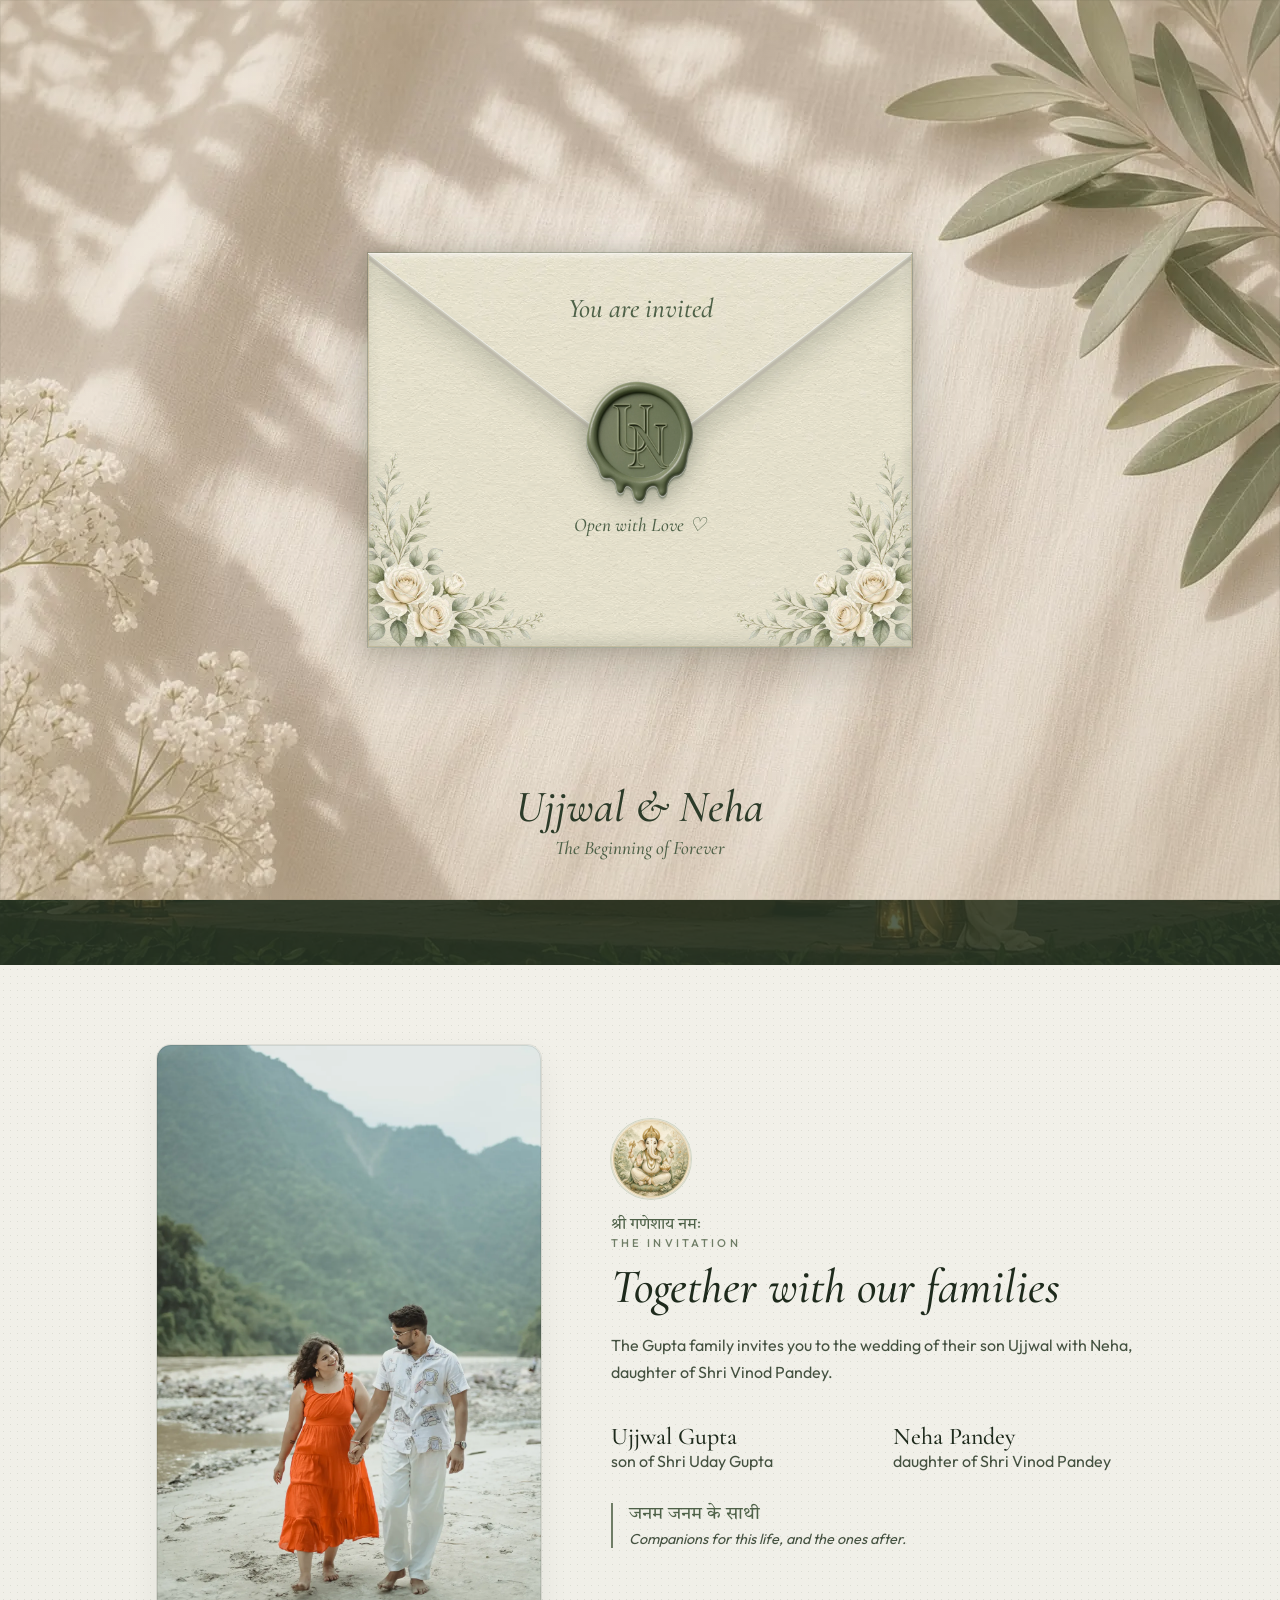
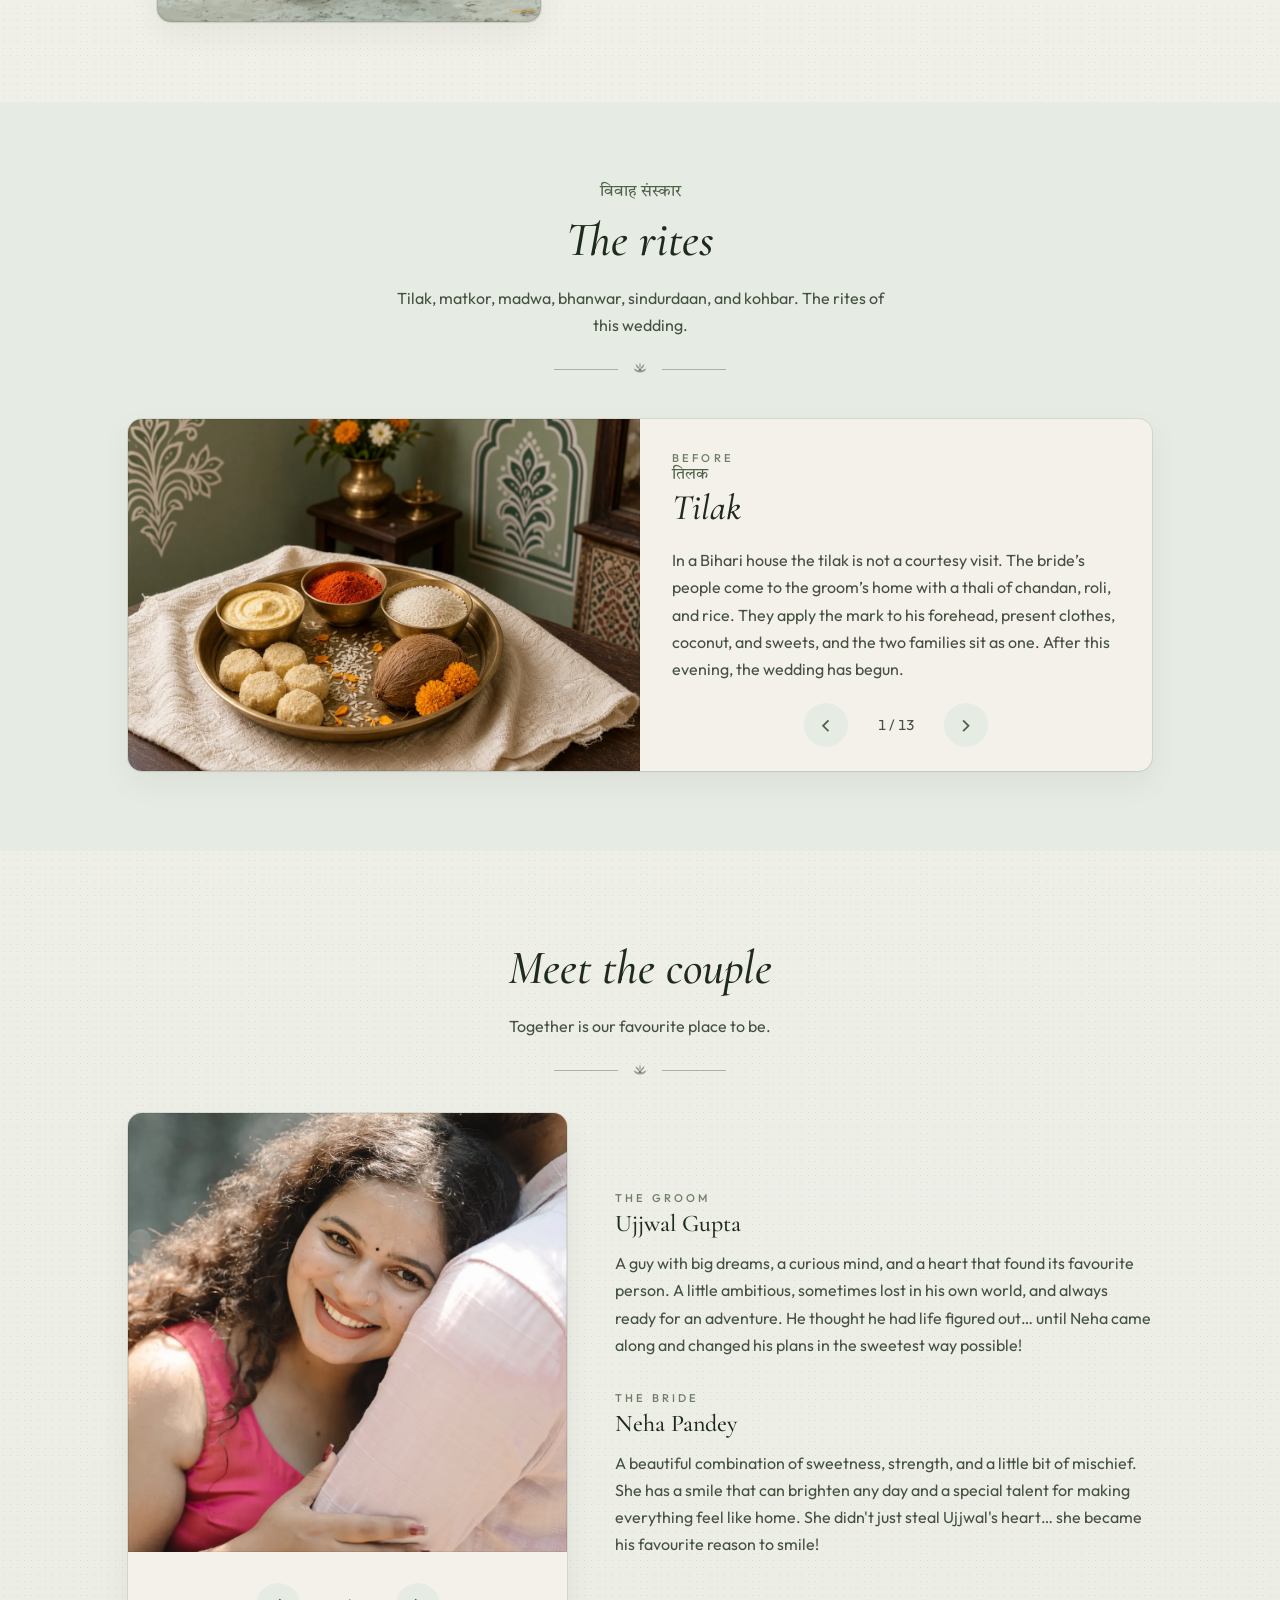
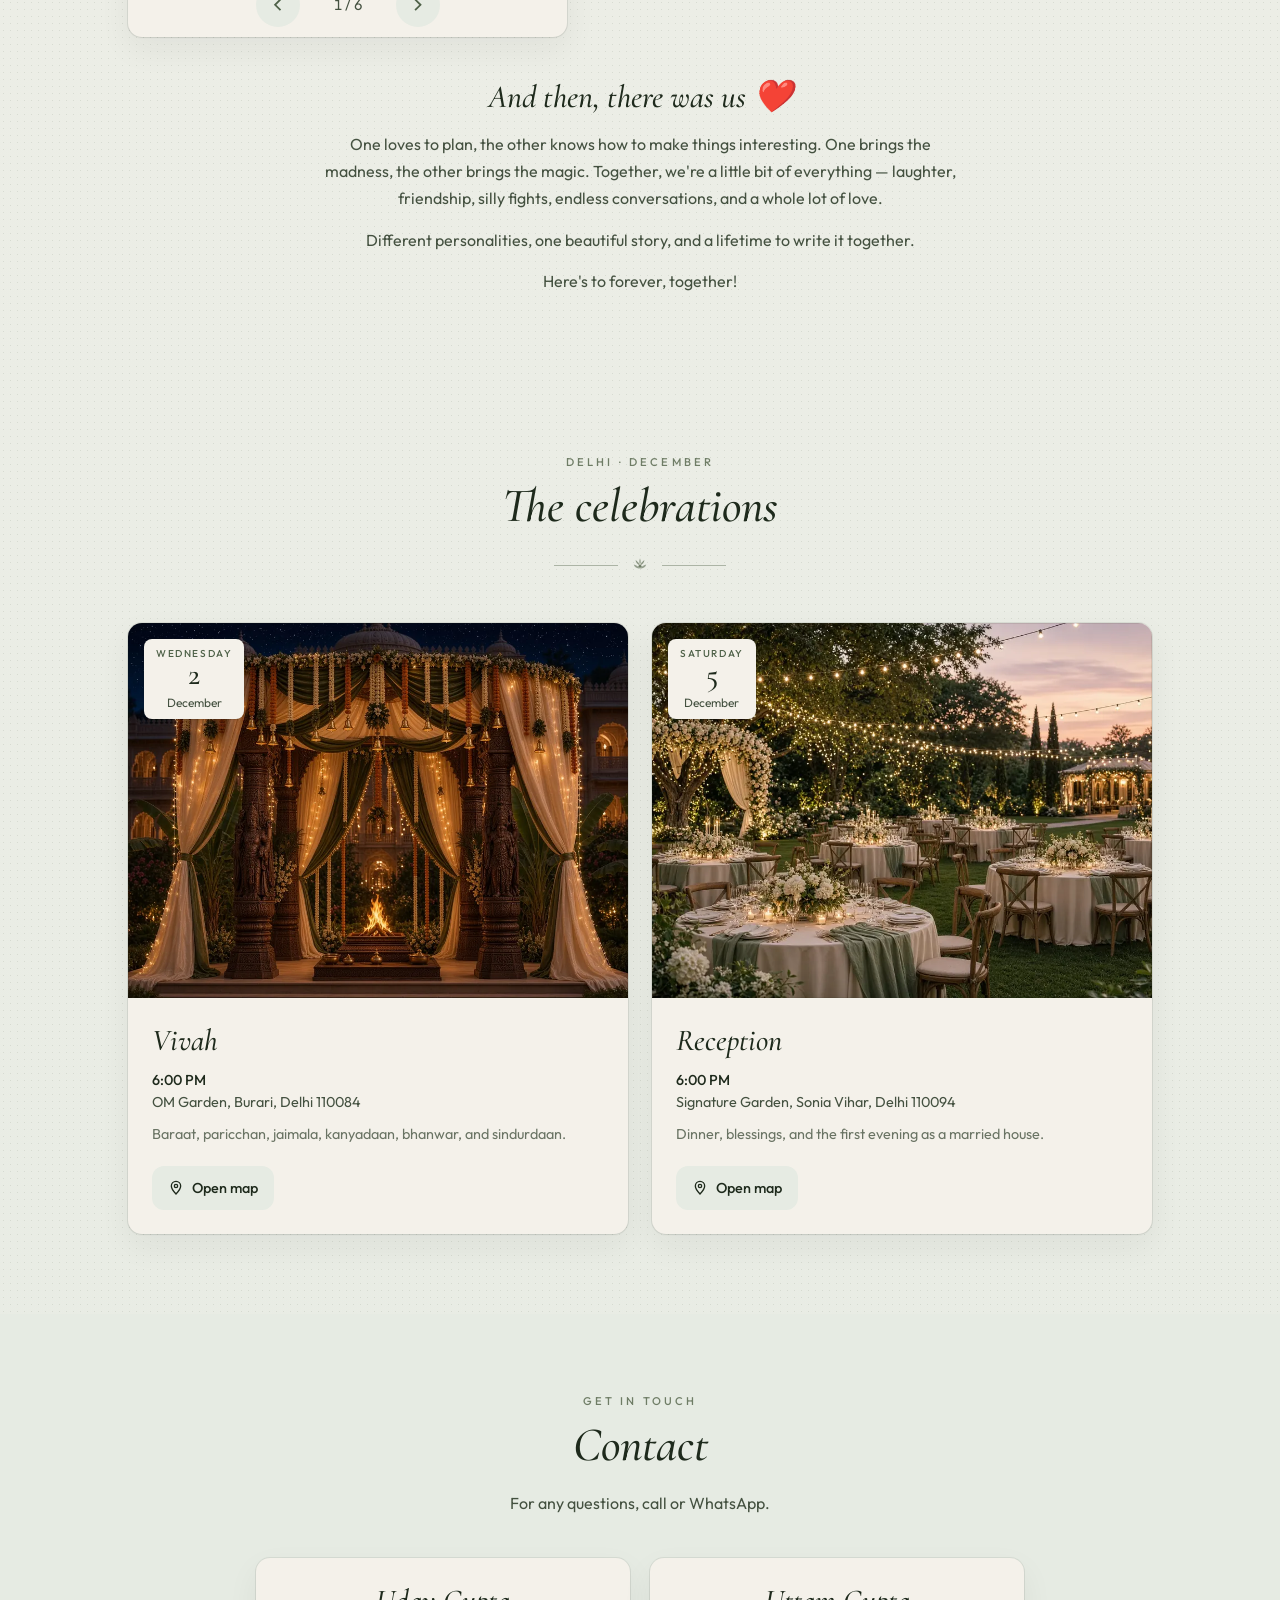
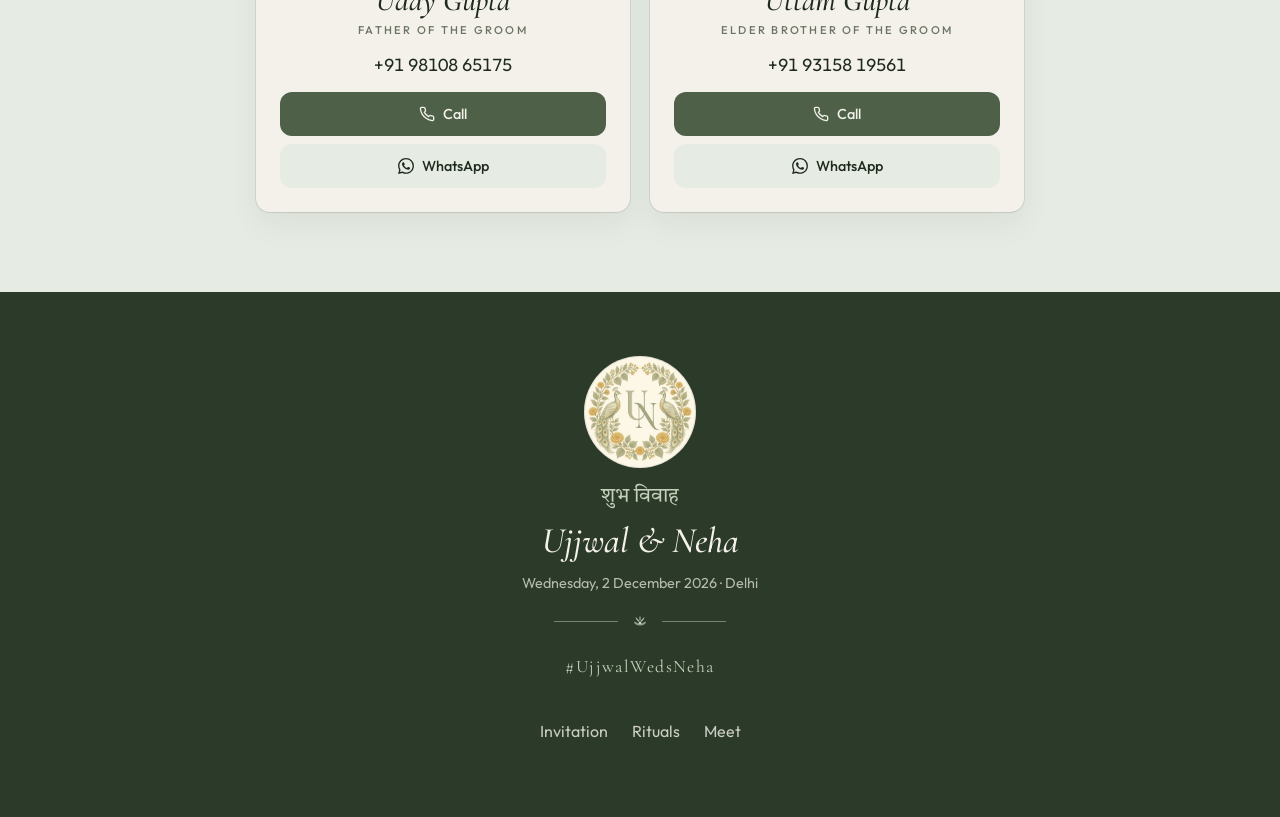
==== commit 76e145de: "Add the leaf divider under Meet the couple." ====
--- a/ujjwal&nehawedding/index.html
+++ b/ujjwal&nehawedding/index.html
@@ -174,6 +174,11 @@
       <section class="section" id="days">
         <h2 class="display center">Meet the couple</h2>
         <p class="lead center">Together is our favourite place to be.</p>
+        <div class="divider" aria-hidden="true">
+          <span></span>
+          <svg viewBox="0 0 64 64"><path d="M32 10c2 8 2 14 0 20-2-6-2-12 0-20Z"/><path d="M18 16c8 6 12 12 14 18-8-4-14-10-14-18Z" opacity=".8"/><path d="M46 16c-8 6-12 12-14 18 8-4 14-10 14-18Z" opacity=".8"/><path d="M12 30c10 2 16 8 20 14-10-2-18-6-20-14Z" opacity=".7"/><path d="M52 30c-10 2-16 8-20 14 10-2 18-6 20-14Z" opacity=".7"/><circle cx="32" cy="36" r="5"/></svg>
+          <span></span>
+        </div>
         <div class="couple-split">
           <article class="rite-card day-card">
             <div class="rite-media">
